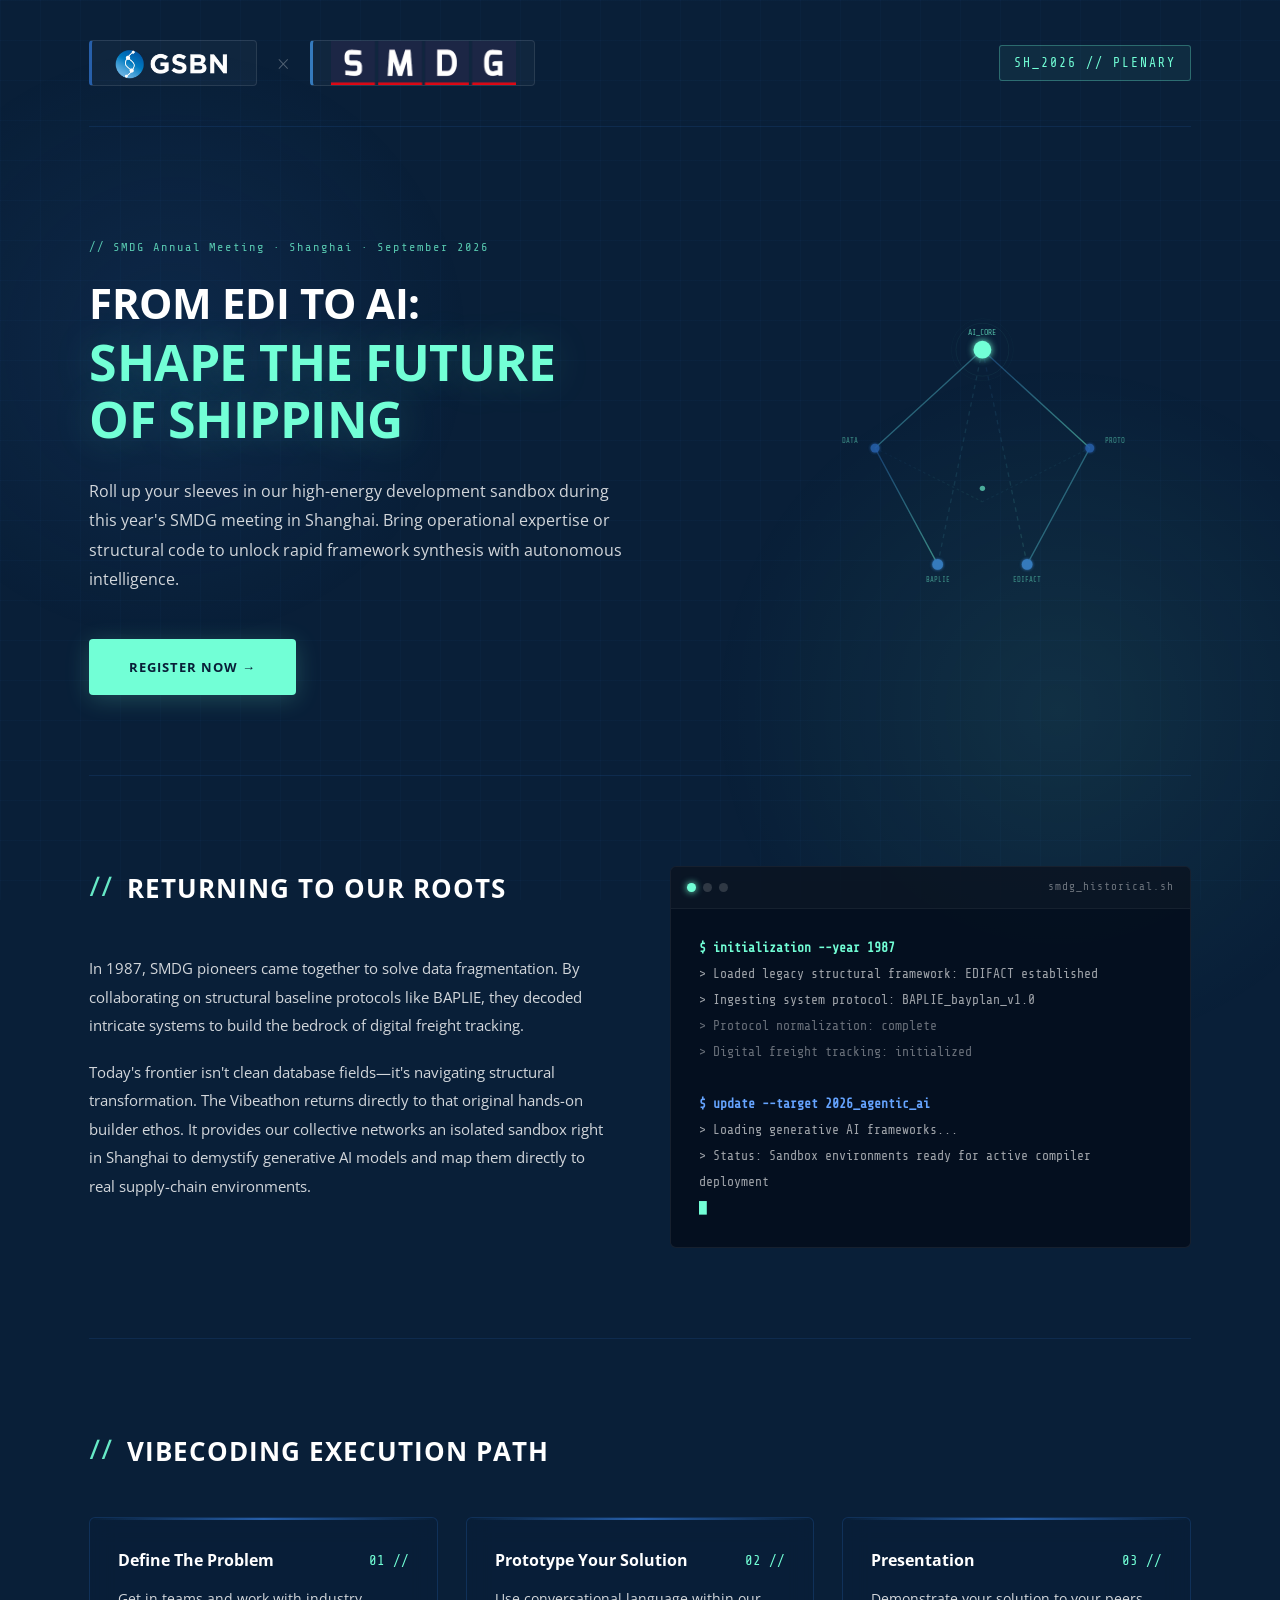
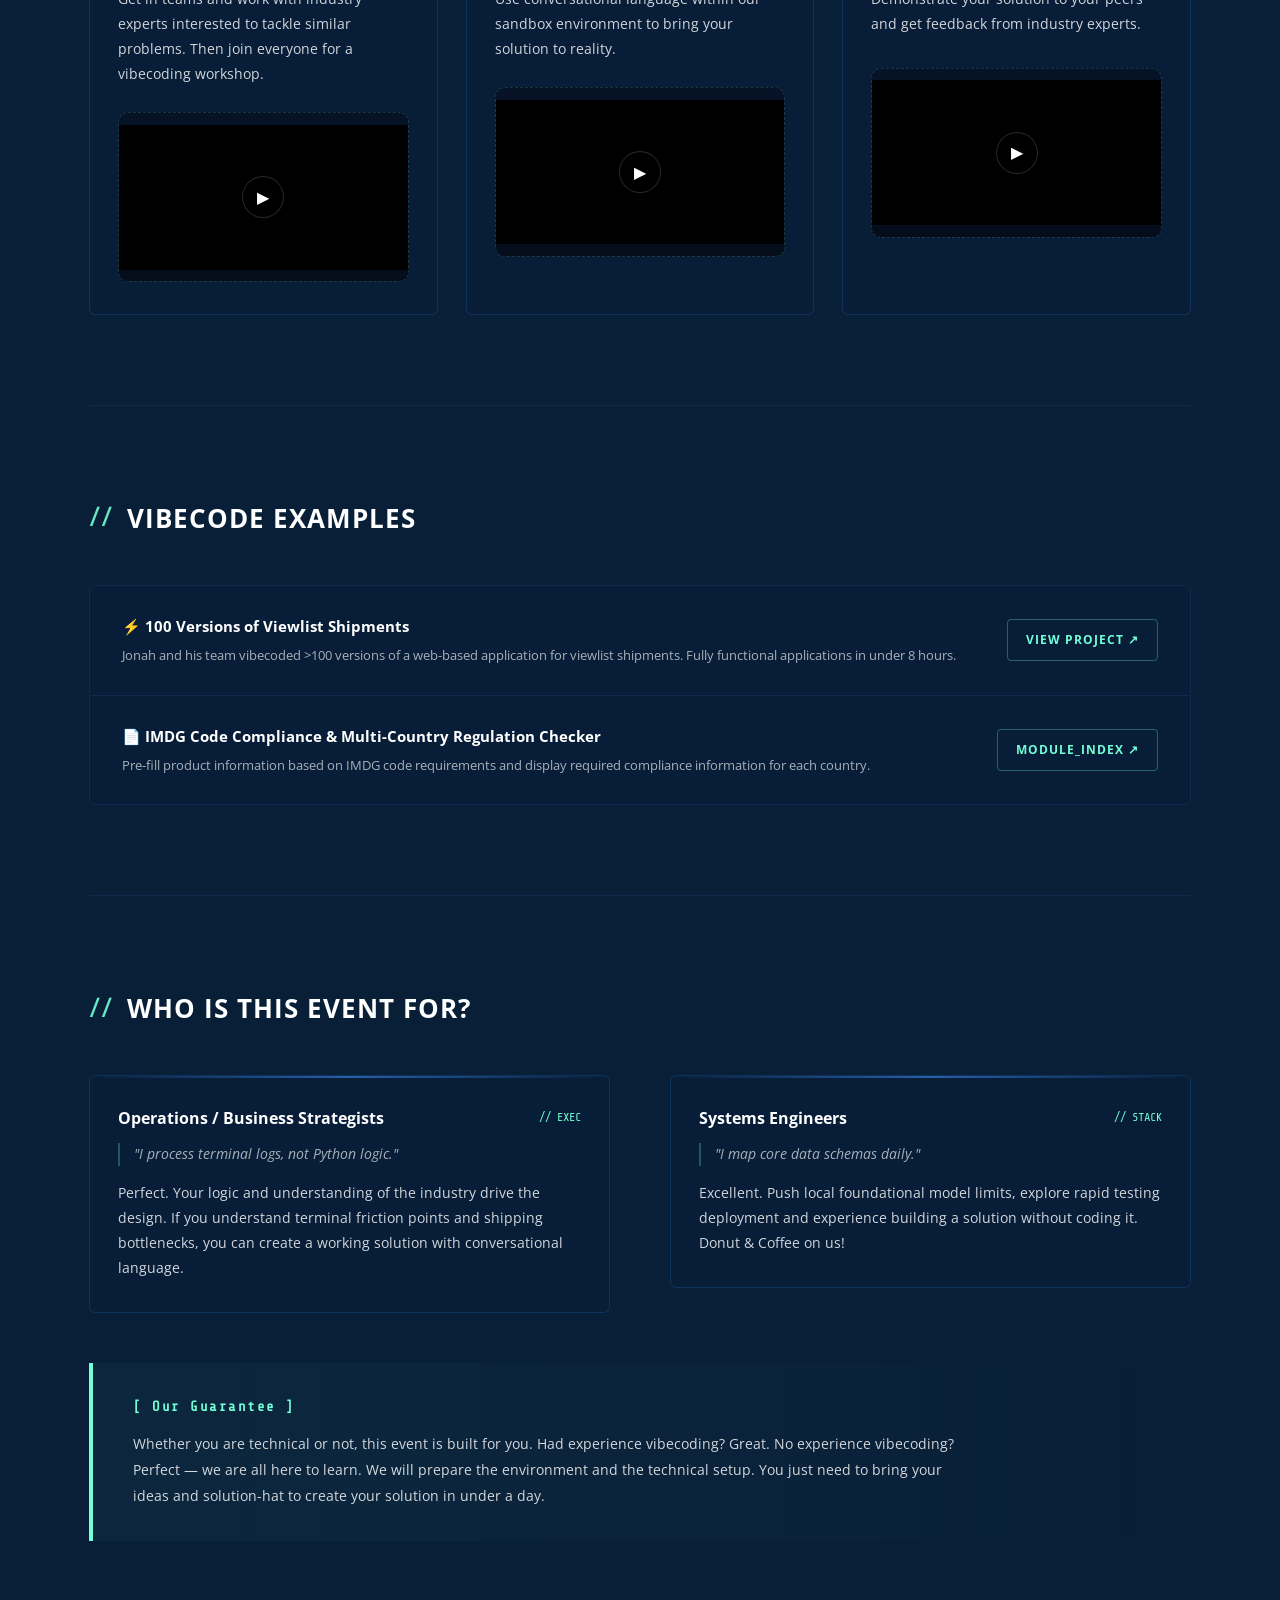
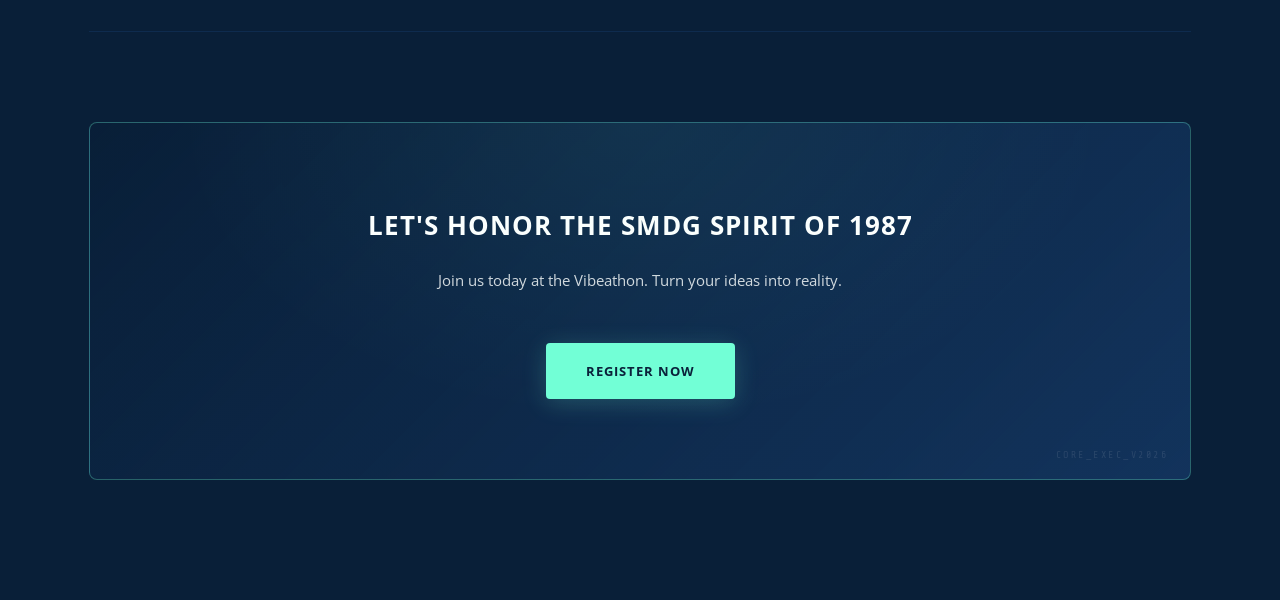
==== index.html @ 5be56635 "Fix relative js/css paths for DG example" ====
<!DOCTYPE html>
<html lang="en">
<head>
    <meta charset="UTF-8">
    <meta name="viewport" content="width=device-width, initial-scale=1.0">
    <title>The Vibeathon — Shanghai 2026</title>
    <meta name="description" content="A hands-on AI development sandbox at the SMDG Annual Meeting in Shanghai, September 2026. Hosted by GSBN × SMDG.">
    <link rel="preconnect" href="https://fonts.googleapis.com">
    <link rel="preconnect" href="https://fonts.gstatic.com" crossorigin>
    <link href="https://fonts.googleapis.com/css2?family=Open+Sans:wght@400;600;700&family=Share+Tech+Mono&display=swap" rel="stylesheet">
    <link rel="stylesheet" href="styles.css">
</head>
<body>

    <div class="plasma-glow plasma-glow--1"></div>
    <div class="plasma-glow plasma-glow--2"></div>

    <div class="container">

        <!-- HEADER -->
        <header class="site-header">
            <div class="brand-partnership">
                <div class="logo-badge logo-badge--gsbn">
                    <img src="static/gsbn-logo.png" alt="GSBN Logo" class="partner-logo">
                </div>
                <span class="brand-separator">×</span>
                <div class="logo-badge logo-badge--smdg">
                    <img src="static/smdg-logo.png" alt="SMDG Logo" class="partner-logo">
                </div>
            </div>
            <div class="tech-tag">SH_2026 // PLENARY</div>
        </header>

        <!-- HERO -->
        <section class="hero">
            <div class="hero-layout">
                <div class="hero-content">
                    <p class="hero-eyebrow">// SMDG Annual Meeting · Shanghai · September 2026</p>
                    <h1 class="hero-title">
                        From EDI to AI:
                        <span class="hero-title--accent">Shape the Future<br>of Shipping</span>
                    </h1>
                    <p class="hero-description">Roll up your sleeves in our high-energy development sandbox during this year's SMDG meeting in Shanghai. Bring operational expertise or structural code to unlock rapid framework synthesis with autonomous intelligence.</p>
                    <a href="https://forms.office.com/Pages/ResponsePage.aspx?id=voF8CmhAQUG7VnMvNCFjkymkAZ3TpURLrko74O2geXNUNUhPOVM0MTFFWTlUOFVHNEFJVjhRN09ROS4u" target="_blank" rel="noopener noreferrer" class="btn btn--primary">Register Now →</a>
                </div>

                <div class="hero-visual">
                    <svg class="network-svg" viewBox="0 0 400 380" preserveAspectRatio="xMidYMid meet" aria-hidden="true">
                        <defs>
                            <linearGradient id="lineGrad" x1="0%" y1="0%" x2="100%" y2="100%">
                                <stop offset="0%" stop-color="#275FA9" stop-opacity="0.8"/>
                                <stop offset="100%" stop-color="#72FFD6" stop-opacity="0.8"/>
                            </linearGradient>
                            <filter id="neonGlow" x="-50%" y="-50%" width="200%" height="200%">
                                <feGaussianBlur stdDeviation="4" result="blur"/>
                                <feMerge>
                                    <feMergeNode in="blur"/>
                                    <feMergeNode in="SourceGraphic"/>
                                </feMerge>
                            </filter>
                            <filter id="softGlow" x="-30%" y="-30%" width="160%" height="160%">
                                <feGaussianBlur stdDeviation="2" result="blur"/>
                                <feMerge>
                                    <feMergeNode in="blur"/>
                                    <feMergeNode in="SourceGraphic"/>
                                </feMerge>
                            </filter>
                        </defs>

                        <!-- Connection lines -->
                        <g stroke="url(#lineGrad)" stroke-width="1.5" fill="none" opacity="0.6">
                            <line x1="200" y1="60" x2="80" y2="170"/>
                            <line x1="200" y1="60" x2="320" y2="170"/>
                            <line x1="80" y1="170" x2="150" y2="300"/>
                            <line x1="320" y1="170" x2="250" y2="300"/>
                            <line x1="150" y1="300" x2="200" y2="60" stroke-dasharray="5 5" opacity="0.3"/>
                            <line x1="250" y1="300" x2="200" y2="60" stroke-dasharray="5 5" opacity="0.3"/>
                            <line x1="80" y1="170" x2="320" y2="170" opacity="0.2"/>
                            <line x1="150" y1="300" x2="250" y2="300"/>
                            <line x1="200" y1="60" x2="200" y2="200" opacity="0.2"/>
                            <line x1="80" y1="170" x2="200" y2="230" opacity="0.15" stroke-dasharray="3 3"/>
                            <line x1="320" y1="170" x2="200" y2="230" opacity="0.15" stroke-dasharray="3 3"/>
                        </g>

                        <!-- Pulse rings on top node -->
                        <circle cx="200" cy="60" r="16" fill="none" stroke="#72FFD6" stroke-width="1" opacity="0.3">
                            <animate attributeName="r" values="16;30;16" dur="3s" repeatCount="indefinite"/>
                            <animate attributeName="opacity" values="0.3;0.05;0.3" dur="3s" repeatCount="indefinite"/>
                        </circle>
                        <circle cx="200" cy="60" r="22" fill="none" stroke="#72FFD6" stroke-width="0.5" opacity="0.15">
                            <animate attributeName="r" values="22;40;22" dur="3s" begin="0.5s" repeatCount="indefinite"/>
                            <animate attributeName="opacity" values="0.15;0.02;0.15" dur="3s" begin="0.5s" repeatCount="indefinite"/>
                        </circle>

                        <!-- Nodes -->
                        <circle cx="200" cy="60" r="8" fill="#72FFD6" filter="url(#neonGlow)">
                            <animate attributeName="r" values="8;10;8" dur="3s" repeatCount="indefinite"/>
                        </circle>
                        <circle cx="80" cy="170" r="5" fill="#275FA9" filter="url(#softGlow)" opacity="0.9"/>
                        <circle cx="320" cy="170" r="5" fill="#275FA9" filter="url(#softGlow)" opacity="0.9"/>
                        <circle cx="150" cy="300" r="6" fill="#357ABC" filter="url(#softGlow)"/>
                        <circle cx="250" cy="300" r="6" fill="#357ABC" filter="url(#softGlow)"/>
                        <circle cx="200" cy="215" r="3" fill="#72FFD6" opacity="0.4">
                            <animate attributeName="opacity" values="0.4;0.9;0.4" dur="2s" repeatCount="indefinite"/>
                        </circle>

                        <!-- Node labels -->
                        <text x="200" y="44" text-anchor="middle" font-family="Share Tech Mono, monospace" font-size="9" fill="#72FFD6" opacity="0.7">AI_CORE</text>
                        <text x="52" y="164" text-anchor="middle" font-family="Share Tech Mono, monospace" font-size="8" fill="#72FFD6" opacity="0.5">DATA</text>
                        <text x="348" y="164" text-anchor="middle" font-family="Share Tech Mono, monospace" font-size="8" fill="#72FFD6" opacity="0.5">PROTO</text>
                        <text x="150" y="320" text-anchor="middle" font-family="Share Tech Mono, monospace" font-size="8" fill="#72FFD6" opacity="0.5">BAPLIE</text>
                        <text x="250" y="320" text-anchor="middle" font-family="Share Tech Mono, monospace" font-size="8" fill="#72FFD6" opacity="0.5">EDIFACT</text>
                    </svg>
                </div>
            </div>
        </section>

        <!-- RETURNING TO OUR ROOTS -->
        <section class="section-roots">
            <div class="grid-2">
                <div class="section-text">
                    <h2>Returning to Our Roots</h2>
                    <p>In 1987, SMDG pioneers came together to solve data fragmentation. By collaborating on structural baseline protocols like BAPLIE, they decoded intricate systems to build the bedrock of digital freight tracking.</p>
                    <p>Today's frontier isn't clean database fields—it's navigating structural transformation. The Vibeathon returns directly to that original hands-on builder ethos. It provides our collective networks an isolated sandbox right in Shanghai to demystify generative AI models and map them directly to real supply-chain environments.</p>
                </div>
                <div class="terminal-block">
                    <div class="terminal-header">
                        <span class="terminal-dot terminal-dot--active"></span>
                        <span class="terminal-dot"></span>
                        <span class="terminal-dot"></span>
                        <span class="terminal-filename">smdg_historical.sh</span>
                    </div>
                    <div class="terminal-body">
                        <p class="terminal-cmd">$ initialization --year 1987</p>
                        <p class="terminal-out">&gt; Loaded legacy structural framework: EDIFACT established</p>
                        <p class="terminal-out">&gt; Ingesting system protocol: BAPLIE_bayplan_v1.0</p>
                        <p class="terminal-out terminal-out--dim">&gt; Protocol normalization: complete</p>
                        <p class="terminal-out terminal-out--dim">&gt; Digital freight tracking: initialized</p>
                        <br>
                        <p class="terminal-cmd terminal-cmd--blue">$ update --target 2026_agentic_ai</p>
                        <p class="terminal-out">&gt; Loading generative AI frameworks...</p>
                        <p class="terminal-out">&gt; Status: Sandbox environments ready for active compiler deployment</p>
                        <p class="terminal-cursor">█</p>
                    </div>
                </div>
            </div>
        </section>

        <!-- VIBECODING EXECUTION PATH -->
        <section class="section-path">
            <h2>Vibecoding Execution Path</h2>
            <div class="grid-3">
                <div class="card">
                    <div class="card-header">
                        <h3>Define The Problem</h3>
                        <span class="card-num">01 //</span>
                    </div>
                    <p class="card-desc">Get in teams and work with industry experts interested to tackle similar problems. Then join everyone for a vibecoding workshop.</p>
                    <button class="video-card" type="button" data-video-src="static/1_teams.mp4" data-video-title="Define The Problem" aria-label="Open Define The Problem video">
                        <video class="video-card__thumb-video" muted preload="metadata" playsinline src="static/1_teams.mp4"></video>
                        <div class="video-card__thumb-overlay">
                            <div class="video-card__play-icon">▶</div>
                        </div>
                    </button>
                </div>
                <div class="card">
                    <div class="card-header">
                        <h3>Prototype Your Solution</h3>
                        <span class="card-num">02 //</span>
                    </div>
                    <p class="card-desc">Use conversational language within our sandbox environment to bring your solution to reality.</p>
                    <button class="video-card" type="button" data-video-src="static/2_prototype.mp4" data-video-title="Prototype Your Solution" aria-label="Open Prototype Your Solution video">
                        <video class="video-card__thumb-video" muted preload="metadata" playsinline src="static/2_prototype.mp4"></video>
                        <div class="video-card__thumb-overlay">
                            <div class="video-card__play-icon">▶</div>
                        </div>
                    </button>
                </div>
                <div class="card">
                    <div class="card-header">
                        <h3>Presentation</h3>
                        <span class="card-num">03 //</span>
                    </div>
                    <p class="card-desc">Demonstrate your solution to your peers and get feedback from industry experts.</p>
                    <button class="video-card" type="button" data-video-src="static/3_present.mp4" data-video-title="Presentation" aria-label="Open Presentation video">
                        <video class="video-card__thumb-video" muted preload="metadata" playsinline src="static/3_present.mp4"></video>
                        <div class="video-card__thumb-overlay">
                            <div class="video-card__play-icon">▶</div>
                        </div>
                    </button>
                </div>
            </div>
        </section>

        <div id="video-modal" class="video-modal" aria-hidden="true" role="dialog" aria-modal="true">
            <div class="video-modal__content" role="document">
                <div class="video-modal__header">
                    <h3 class="video-modal__title">Video Preview</h3>
                    <button type="button" class="video-modal__close" aria-label="Close video">×</button>
                </div>
                <video class="video-modal__player" controls playsinline></video>
            </div>
        </div>

        <!-- VIBECODE EXAMPLES -->
        <section class="section-examples">
            <h2>Vibecode Examples</h2>
            <div class="example-list">
                <div class="list-item">
                    <div class="list-item-content">
                        <strong class="list-item-title">⚡ 100 Versions of Viewlist Shipments</strong>
                        <p class="list-item-desc">Jonah and his team vibecoded &gt;100 versions of a web-based application for viewlist shipments. Fully functional applications in under 8 hours.</p>
                    </div>
                    <a href="https://betheresoon.substack.com/p/what-it-means-when-costs-fall-99" target="_blank" class="btn btn--outline">VIEW PROJECT ↗</a>
                </div>
                <div class="list-item">
                    <div class="list-item-content">
                        <strong class="list-item-title">📄 IMDG Code Compliance & Multi-Country Regulation Checker</strong>
                        <p class="list-item-desc">Pre-fill product information based on IMDG code requirements and display required compliance information for each country.</p>
                    </div>
                    <a href="/clear_path_dg" target="_blank" class="btn btn--outline">MODULE_INDEX ↗</a>
                </div>
            </div>
        </section>

        <!-- WHO IS THIS FOR -->
        <section class="section-audience">
            <h2>Who Is This Event For?</h2>
            <div class="grid-2">
                <div class="card">
                    <div class="card-header">
                        <h3>Operations / Business Strategists</h3>
                        <span class="card-num card-num--sm">// EXEC</span>
                    </div>
                    <p class="card-quote">"I process terminal logs, not Python logic."</p>
                    <p class="card-desc">Perfect. Your logic and understanding of the industry drive the design. If you understand terminal friction points and shipping bottlenecks, you can create a working solution with conversational language.</p>
                </div>
                <div class="card">
                    <div class="card-header">
                        <h3>Systems Engineers</h3>
                        <span class="card-num card-num--sm">// STACK</span>
                    </div>
                    <p class="card-quote">"I map core data schemas daily."</p>
                    <p class="card-desc">Excellent. Push local foundational model limits, explore rapid testing deployment and experience building a solution without coding it. Donut &amp; Coffee on us!</p>
                </div>
            </div>
            <div class="guarantee-box">
                <p class="guarantee-label">[ Our Guarantee ]</p>
                <p class="guarantee-text">Whether you are technical or not, this event is built for you. Had experience vibecoding? Great. No experience vibecoding? Perfect — we are all here to learn. We will prepare the environment and the technical setup. You just need to bring your ideas and solution-hat to create your solution in under a day.</p>
            </div>
        </section>

        <!-- FOOTER CTA -->
        <section id="register" class="section-cta">
            <div class="cta-block">
                <h2 class="cta-title">Let's Honor the SMDG Spirit of 1987</h2>
                <p class="cta-desc">Join us today at the Vibeathon. Turn your ideas into reality.</p>
                <a href="https://forms.office.com/Pages/ResponsePage.aspx?id=voF8CmhAQUG7VnMvNCFjkymkAZ3TpURLrko74O2geXNUNUhPOVM0MTFFWTlUOFVHNEFJVjhRN09ROS4u" target="_blank" rel="noopener noreferrer" class="btn btn--primary">REGISTER NOW</a>
                <span class="cta-watermark">CORE_EXEC_V2026</span>
            </div>
        </section>

    </div>

    <script>
        const videoModal = document.getElementById('video-modal');
        const videoPlayer = videoModal.querySelector('.video-modal__player');
        const videoTitle = videoModal.querySelector('.video-modal__title');
        const closeButton = videoModal.querySelector('.video-modal__close');

        function openVideoModal(src, title) {
            videoPlayer.src = src;
            videoTitle.textContent = title;
            videoModal.classList.add('video-modal--open');
            videoModal.removeAttribute('aria-hidden');
            videoPlayer.play().catch(() => {});
        }

        function closeVideoModal() {
            videoModal.classList.remove('video-modal--open');
            videoModal.setAttribute('aria-hidden', 'true');
            videoPlayer.pause();
            videoPlayer.removeAttribute('src');
            videoPlayer.load();
        }

        document.querySelectorAll('.video-card').forEach((button) => {
            button.addEventListener('click', () => {
                openVideoModal(button.dataset.videoSrc, button.dataset.videoTitle);
            });
        });

        closeButton.addEventListener('click', closeVideoModal);
        videoModal.addEventListener('click', (event) => {
            if (event.target === videoModal) {
                closeVideoModal();
            }
        });

        window.addEventListener('keydown', (event) => {
            if (event.key === 'Escape' && videoModal.classList.contains('video-modal--open')) {
                closeVideoModal();
            }
        });
    </script>
</body>
</html>
---- styles.css ----
/* ============================================================
   THE VIBEATHON — SH_2026
   styles.css
   ============================================================ */

/* --- CSS Variables --- */
:root {
    --bg-dark:         #091F38;
    --brand-blue:      #275FA9;
    --tech-teal:       #72FFD6;
    --secondary-blue:  #357ABC;
    --white:           #FFFFFF;
    --terminal-bg:     rgba(5, 15, 30, 0.92);
    --card-bg:         rgba(9, 31, 56, 0.75);
    --border-subtle:   rgba(39, 95, 169, 0.2);
    --border-teal:     rgba(114, 255, 214, 0.3);
    --text-body:       rgba(255, 255, 255, 0.82);
    --text-muted:      rgba(255, 255, 255, 0.65);
    --text-dim:        rgba(255, 255, 255, 0.4);
}

/* --- Reset --- */
*,
*::before,
*::after {
    box-sizing: border-box;
    margin: 0;
    padding: 0;
}

/* --- Base --- */
html {
    scroll-behavior: smooth;
}

body {
    font-family: 'Open Sans', sans-serif;
    background-color: var(--bg-dark);
    color: var(--white);
    line-height: 1.7;
    overflow-x: hidden;
    position: relative;
    min-height: 100vh;
}

/* --- Subtle grid overlay --- */
body::before {
    content: '';
    position: fixed;
    inset: 0;
    background-image:
        linear-gradient(rgba(39, 95, 169, 0.055) 1px, transparent 1px),
        linear-gradient(90deg, rgba(39, 95, 169, 0.055) 1px, transparent 1px);
    background-size: 40px 40px;
    z-index: -2;
    pointer-events: none;
}

/* ============================================================
   PLASMA GLOWS
   ============================================================ */
.plasma-glow {
    position: fixed;
    border-radius: 50%;
    pointer-events: none;
    z-index: -1;
}

.plasma-glow--1 {
    top: 5%;
    left: -10%;
    width: 600px;
    height: 600px;
    background: radial-gradient(circle, rgba(39, 95, 169, 0.15) 0%, transparent 70%);
}

.plasma-glow--2 {
    top: 40%;
    right: -10%;
    width: 700px;
    height: 700px;
    background: radial-gradient(circle, rgba(114, 255, 214, 0.08) 0%, transparent 70%);
    animation: plasma-pulse 8s ease-in-out infinite alternate;
}

@keyframes plasma-pulse {
    0%   { transform: scale(1);   opacity: 0.6; }
    100% { transform: scale(1.2); opacity: 1;   }
}

/* ============================================================
   LAYOUT
   ============================================================ */
.container {
    max-width: 1150px;
    margin: 0 auto;
    padding: 0 24px;
}

.grid-2 {
    display: grid;
    grid-template-columns: 1fr 1fr;
    gap: 60px;
    align-items: start;
}

.grid-3 {
    display: grid;
    grid-template-columns: repeat(3, 1fr);
    gap: 28px;
}

/* ============================================================
   HEADER
   ============================================================ */
.site-header {
    padding: 40px 0;
    display: flex;
    justify-content: space-between;
    align-items: center;
    border-bottom: 1px solid var(--border-subtle);
}

.brand-partnership {
    display: flex;
    align-items: center;
    gap: 20px;
}

.logo-badge {
    height: 46px;
    padding: 0 18px;
    background: rgba(255, 255, 255, 0.03);
    border: 1px solid rgba(255, 255, 255, 0.1);
    border-radius: 4px;
    display: flex;
    align-items: center;
    font-weight: 700;
    font-size: 14px;
    letter-spacing: 2.5px;
    color: var(--white);
}

.logo-badge--gsbn {
    border-left: 3px solid var(--brand-blue);
}

.logo-badge--smdg {
    border-left: 3px solid var(--secondary-blue);
}

.partner-logo {
    height: 100%;
    width: auto;
    max-width: 100%;
    object-fit: contain;
    display: block;
}

.brand-separator {
    opacity: 0.3;
    font-weight: 300;
    font-size: 22px;
    line-height: 1;
    user-select: none;
}

.tech-tag {
    font-family: 'Share Tech Mono', monospace;
    color: var(--tech-teal);
    font-size: 13px;
    letter-spacing: 2px;
    background: rgba(114, 255, 214, 0.06);
    padding: 6px 14px;
    border-radius: 3px;
    border: 1px solid var(--border-teal);
}

/* ============================================================
   HERO
   ============================================================ */
.hero {
    padding: 110px 0 80px;
    border-top: none;
}

.hero-layout {
    display: grid;
    grid-template-columns: 1.2fr 0.8fr;
    gap: 60px;
    align-items: center;
}

.hero-eyebrow {
    font-family: 'Share Tech Mono', monospace;
    font-size: 12px;
    color: var(--tech-teal);
    letter-spacing: 2px;
    margin-bottom: 22px;
    opacity: 0.75;
}

.hero-title {
    font-size: 42px;
    font-weight: 700;
    line-height: 1.15;
    margin-bottom: 28px;
    text-transform: uppercase;
    letter-spacing: -0.5px;
}

.hero-title--accent {
    color: var(--tech-teal);
    display: block;
    font-size: 50px;
    margin-top: 6px;
    text-shadow: 0 0 40px rgba(114, 255, 214, 0.22);
}

.hero-description {
    font-size: 16px;
    color: var(--text-body);
    margin-bottom: 44px;
    max-width: 540px;
    line-height: 1.85;
}

.hero-visual {
    height: 340px;
    display: flex;
    align-items: center;
    justify-content: center;
}

.network-svg {
    width: 100%;
    max-height: 340px;
}

/* ============================================================
   SECTION BASE
   ============================================================ */
section {
    padding: 90px 0;
    border-top: 1px solid var(--border-subtle);
}

h2 {
    font-family: 'Open Sans', sans-serif;
    font-size: 26px;
    font-weight: 700;
    margin-bottom: 44px;
    text-transform: uppercase;
    letter-spacing: 1px;
    display: flex;
    align-items: center;
    gap: 14px;
}

h2::before {
    content: '//';
    color: var(--tech-teal);
    font-family: 'Share Tech Mono', monospace;
    font-size: 20px;
    opacity: 0.9;
    flex-shrink: 0;
}

/* ============================================================
   ROOTS SECTION — text + terminal
   ============================================================ */
.section-text p {
    color: var(--text-body);
    margin-bottom: 18px;
    font-size: 15px;
    line-height: 1.9;
}

.section-text p:last-child {
    margin-bottom: 0;
}

/* Terminal block */
.terminal-block {
    background: var(--terminal-bg);
    border: 1px solid rgba(255, 255, 255, 0.07);
    border-radius: 6px;
    overflow: hidden;
    font-family: 'Share Tech Mono', monospace;
}

.terminal-header {
    padding: 11px 16px;
    background: rgba(255, 255, 255, 0.025);
    border-bottom: 1px solid rgba(255, 255, 255, 0.05);
    display: flex;
    align-items: center;
    gap: 7px;
}

.terminal-dot {
    width: 9px;
    height: 9px;
    border-radius: 50%;
    background: rgba(255, 255, 255, 0.15);
    display: inline-block;
}

.terminal-dot--active {
    background: var(--tech-teal);
    box-shadow: 0 0 7px var(--tech-teal);
}

.terminal-filename {
    margin-left: auto;
    font-size: 11px;
    color: var(--text-dim);
    letter-spacing: 1px;
}

.terminal-body {
    padding: 26px 28px;
    font-size: 13px;
    line-height: 2;
}

.terminal-cmd {
    color: var(--tech-teal);
    font-weight: 600;
}

.terminal-cmd--blue {
    color: #65a4ff;
}

.terminal-out {
    color: rgba(255, 255, 255, 0.62);
}

.terminal-out--dim {
    color: var(--text-dim);
}

.terminal-cursor {
    color: var(--tech-teal);
    animation: cursor-blink 1.1s step-end infinite;
    line-height: 1;
    display: inline-block;
}

@keyframes cursor-blink {
    0%, 100% { opacity: 1; }
    50%       { opacity: 0; }
}

/* ============================================================
   CARDS
   ============================================================ */
.card {
    background: var(--card-bg);
    border: 1px solid rgba(39, 95, 169, 0.3);
    border-radius: 6px;
    padding: 32px 28px;
    backdrop-filter: blur(12px);
    -webkit-backdrop-filter: blur(12px);
    position: relative;
    overflow: hidden;
    transition: transform 0.28s ease, border-color 0.28s ease, box-shadow 0.28s ease;
}

.card::before {
    content: '';
    position: absolute;
    top: 0;
    left: 0;
    right: 0;
    height: 2px;
    background: linear-gradient(90deg, transparent, var(--brand-blue), transparent);
    transition: background 0.28s ease;
}

.card:hover {
    transform: translateY(-5px);
    border-color: var(--border-teal);
    box-shadow: 0 14px 40px rgba(0, 0, 0, 0.4), 0 0 0 1px rgba(114, 255, 214, 0.1);
}

.card:hover::before {
    background: linear-gradient(90deg, transparent, var(--tech-teal), transparent);
}

.card-header {
    display: flex;
    justify-content: space-between;
    align-items: flex-start;
    gap: 10px;
    margin-bottom: 14px;
}

.card h3 {
    font-size: 16px;
    font-weight: 700;
    color: var(--white);
    line-height: 1.35;
}

.card-num {
    font-family: 'Share Tech Mono', monospace;
    color: var(--tech-teal);
    font-size: 14px;
    white-space: nowrap;
    flex-shrink: 0;
    line-height: 1.5;
}

.card-num--sm {
    font-size: 12px;
}

.card-desc {
    font-size: 14px;
    color: var(--text-body);
    line-height: 1.8;
    min-height: 56px;
}

.card-quote {
    font-size: 14px;
    color: var(--text-muted);
    font-style: italic;
    margin-bottom: 14px;
    padding-left: 14px;
    border-left: 2px solid rgba(114, 255, 214, 0.25);
    line-height: 1.6;
}

/* Video placeholder */
.video-placeholder {
    background: rgba(5, 15, 30, 0.8);
    border: 1px dashed rgba(114, 255, 214, 0.18);
    border-radius: 4px;
    height: 138px;
    margin-top: 26px;
    display: flex;
    flex-direction: column;
    align-items: center;
    justify-content: center;
    gap: 10px;
    font-family: 'Share Tech Mono', monospace;
    font-size: 11px;
    color: rgba(114, 255, 214, 0.4);
    letter-spacing: 1px;
    cursor: pointer;
    transition: border-color 0.2s ease, color 0.2s ease;
}

.video-placeholder:hover {
    border-color: rgba(114, 255, 214, 0.38);
    color: rgba(114, 255, 214, 0.7);
}

.video-icon {
    opacity: 0.55;
    transition: opacity 0.2s ease;
}

.video-placeholder:hover .video-icon {
    opacity: 0.9;
}

.video-card {
    position: relative;
    width: 100%;
    margin-top: 26px;
    padding: 0;
    border: 1px dashed rgba(114, 255, 214, 0.18);
    border-radius: 10px;
    background: linear-gradient(180deg, rgba(8, 20, 42, 0.95), rgba(5, 13, 26, 0.9));
    min-height: 170px;
    display: flex;
    align-items: center;
    justify-content: center;
    cursor: pointer;
    transition: transform 0.2s ease, border-color 0.2s ease, box-shadow 0.2s ease;
    color: var(--white);
    overflow: hidden;
}

.video-card:hover,
.video-card:focus-visible {
    transform: translateY(-2px);
    border-color: rgba(114, 255, 214, 0.36);
    box-shadow: 0 18px 35px rgba(0, 0, 0, 0.18);
    outline: none;
}

.video-card:focus-visible {
    outline: 2px solid rgba(114, 255, 214, 0.5);
}

.video-card__thumb-video {
    width: 100%;
    height: 100%;
    object-fit: cover;
    display: block;
    background: #000;
}

.video-card__thumb-overlay {
    position: absolute;
    inset: 0;
    display: flex;
    align-items: center;
    justify-content: center;
    pointer-events: none;
    background: rgba(0, 0, 0, 0.08);
}

.video-card__play-icon {
    z-index: 1;
    width: 42px;
    height: 42px;
    border-radius: 50%;
    background: rgba(0, 0, 0, 0.4);
    border: 1px solid rgba(255, 255, 255, 0.16);
    display: grid;
    place-items: center;
    font-size: 16px;
    color: #ffffff;
    box-shadow: 0 8px 20px rgba(0, 0, 0, 0.18);
}

.video-modal {
    position: fixed;
    inset: 0;
    display: flex;
    align-items: center;
    justify-content: center;
    padding: 24px;
    background: rgba(0, 0, 0, 0.8);
    opacity: 0;
    visibility: hidden;
    transition: opacity 0.2s ease, visibility 0.2s ease;
    z-index: 1000;
}

.video-modal--open {
    opacity: 1;
    visibility: visible;
}

.video-modal__content {
    width: min(960px, 100%);
    border-radius: 18px;
    overflow: hidden;
    background: rgba(9, 18, 34, 0.97);
    box-shadow: 0 40px 120px rgba(0, 0, 0, 0.4);
    border: 1px solid rgba(114, 255, 214, 0.12);
}

.video-modal__header {
    display: flex;
    align-items: center;
    justify-content: space-between;
    gap: 16px;
    padding: 18px 22px;
    background: rgba(8, 15, 32, 0.95);
    border-bottom: 1px solid rgba(255, 255, 255, 0.05);
}

.video-modal__title {
    margin: 0;
    font-size: 16px;
    font-weight: 700;
    color: var(--white);
}

.video-modal__close {
    border: none;
    background: transparent;
    color: rgba(255, 255, 255, 0.7);
    font-size: 24px;
    cursor: pointer;
    line-height: 1;
    padding: 0;
}

.video-modal__close:hover {
    color: var(--white);
}

.video-modal__player {
    width: 100%;
    aspect-ratio: 16 / 9;
    background: #000;
}

/* ============================================================
   EXAMPLES LIST
   ============================================================ */
.example-list {
    display: flex;
    flex-direction: column;
}

.list-item {
    background: rgba(9, 31, 56, 0.5);
    border: 1px solid var(--border-subtle);
    border-bottom: none;
    padding: 28px 32px;
    display: flex;
    justify-content: space-between;
    align-items: center;
    gap: 48px;
    transition: background 0.2s ease, border-color 0.2s ease;
}

.list-item:first-child {
    border-radius: 6px 6px 0 0;
}

.list-item:last-child {
    border-bottom: 1px solid var(--border-subtle);
    border-radius: 0 0 6px 6px;
}

.list-item:hover {
    background: rgba(39, 95, 169, 0.1);
    border-color: rgba(114, 255, 214, 0.18);
}

.list-item-title {
    display: block;
    font-weight: 700;
    font-size: 15px;
    margin-bottom: 6px;
    color: var(--white);
}

.list-item-desc {
    font-size: 13px;
    color: var(--text-muted);
    line-height: 1.65;
}

/* ============================================================
   BUTTONS
   ============================================================ */
.btn {
    display: inline-block;
    font-family: 'Open Sans', sans-serif;
    font-weight: 700;
    font-size: 13px;
    text-transform: uppercase;
    text-decoration: none;
    letter-spacing: 1px;
    border-radius: 4px;
    white-space: nowrap;
    flex-shrink: 0;
    transition: transform 0.2s ease, box-shadow 0.2s ease, background-color 0.2s ease, color 0.2s ease;
}

.btn--primary {
    background-color: var(--tech-teal);
    color: var(--bg-dark);
    padding: 17px 40px;
    box-shadow: 0 4px 24px rgba(114, 255, 214, 0.2);
}

.btn--primary:hover {
    transform: translateY(-2px);
    box-shadow: 0 0 44px rgba(114, 255, 214, 0.48), 0 4px 20px rgba(114, 255, 214, 0.28);
}

.btn--outline {
    color: var(--tech-teal);
    border: 1px solid var(--border-teal);
    padding: 10px 18px;
    font-size: 12px;
}

.btn--outline:hover {
    background-color: var(--tech-teal);
    color: var(--bg-dark);
    box-shadow: 0 0 20px rgba(114, 255, 214, 0.3);
}

/* ============================================================
   GUARANTEE BOX
   ============================================================ */
.guarantee-box {
    background: linear-gradient(90deg, rgba(114, 255, 214, 0.04) 0%, transparent 100%);
    border-left: 4px solid var(--tech-teal);
    padding: 32px 40px;
    border-radius: 0 8px 8px 0;
    margin-top: 50px;
}

.guarantee-label {
    font-family: 'Share Tech Mono', monospace;
    color: var(--tech-teal);
    font-size: 14px;
    font-weight: 600;
    margin-bottom: 12px;
    letter-spacing: 1.5px;
}

.guarantee-text {
    font-size: 14px;
    color: var(--text-body);
    line-height: 1.85;
    max-width: 840px;
}

/* ============================================================
   FOOTER CTA
   ============================================================ */
.section-cta {
    border-bottom: none;
    padding-bottom: 120px;
}

.cta-block {
    background: linear-gradient(135deg, rgba(9, 31, 56, 0.95) 0%, rgba(39, 95, 169, 0.32) 100%);
    border: 1px solid var(--border-teal);
    border-radius: 8px;
    padding: 80px 40px;
    text-align: center;
    position: relative;
    overflow: hidden;
}

.cta-block::before {
    content: '';
    position: absolute;
    inset: 0;
    background: radial-gradient(ellipse at 50% 0%, rgba(114, 255, 214, 0.06) 0%, transparent 60%);
    pointer-events: none;
}

.cta-title {
    color: var(--white);
    font-size: 26px;
    display: inline-flex;
    margin-bottom: 20px;
}

/* Override h2::before for the CTA heading */
.cta-title::before {
    display: none;
}

.cta-desc {
    max-width: 540px;
    margin: 0 auto 48px;
    color: var(--text-body);
    font-size: 15px;
    line-height: 1.85;
}

.cta-watermark {
    position: absolute;
    bottom: 16px;
    right: 22px;
    font-family: 'Share Tech Mono', monospace;
    font-size: 10px;
    color: rgba(255, 255, 255, 0.1);
    letter-spacing: 2.5px;
    user-select: none;
}

/* ============================================================
   RESPONSIVE — 900px breakpoint
   ============================================================ */
@media (max-width: 900px) {
    .hero-layout,
    .grid-2 {
        grid-template-columns: 1fr;
    }

    .grid-3 {
        grid-template-columns: 1fr 1fr;
    }

    .hero {
        padding: 80px 0 60px;
    }

    .hero-title {
        font-size: 32px;
    }

    .hero-title--accent {
        font-size: 38px;
    }

    .hero-visual {
        height: 260px;
        order: -1;
    }

    h2 {
        font-size: 22px;
    }

    .site-header {
        flex-direction: column;
        align-items: flex-start;
        gap: 18px;
    }

    .list-item {
        flex-direction: column;
        align-items: flex-start;
        gap: 18px;
    }

    .cta-block {
        padding: 60px 28px;
    }

    .cta-title {
        font-size: 22px;
    }

    section {
        padding: 70px 0;
    }

    .grid-2 {
        gap: 40px;
    }

    .guarantee-box {
        padding: 26px 28px;
    }
}

/* ============================================================
   RESPONSIVE — 600px breakpoint
   ============================================================ */
@media (max-width: 600px) {
    .container {
        padding: 0 18px;
    }

    .hero-title {
        font-size: 26px;
    }

    .hero-title--accent {
        font-size: 30px;
    }

    h2 {
        font-size: 18px;
        gap: 10px;
    }

    h2::before {
        font-size: 16px;
    }

    .grid-3 {
        grid-template-columns: 1fr;
    }

    .cta-block {
        padding: 50px 20px;
    }

    .cta-title {
        font-size: 19px;
    }

    .brand-partnership {
        gap: 14px;
    }

    .logo-badge {
        font-size: 13px;
        letter-spacing: 2px;
    }
}
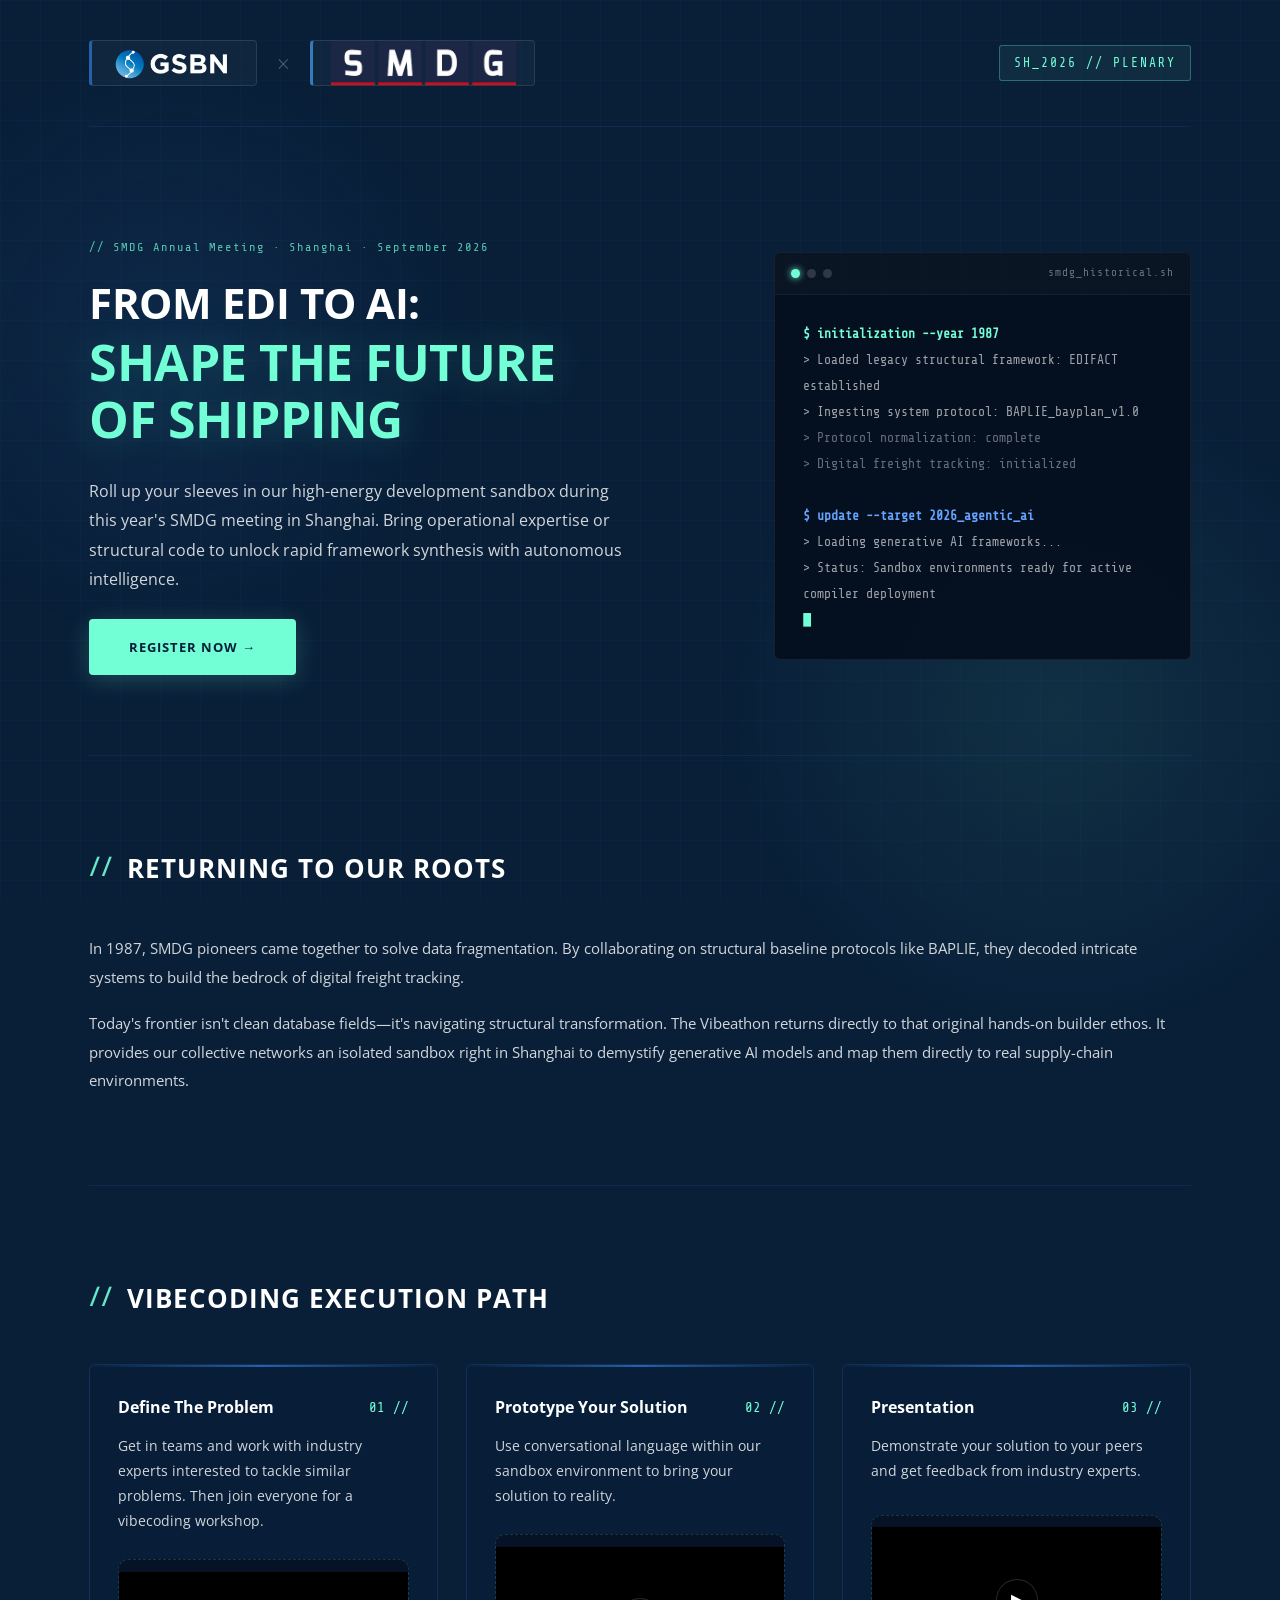
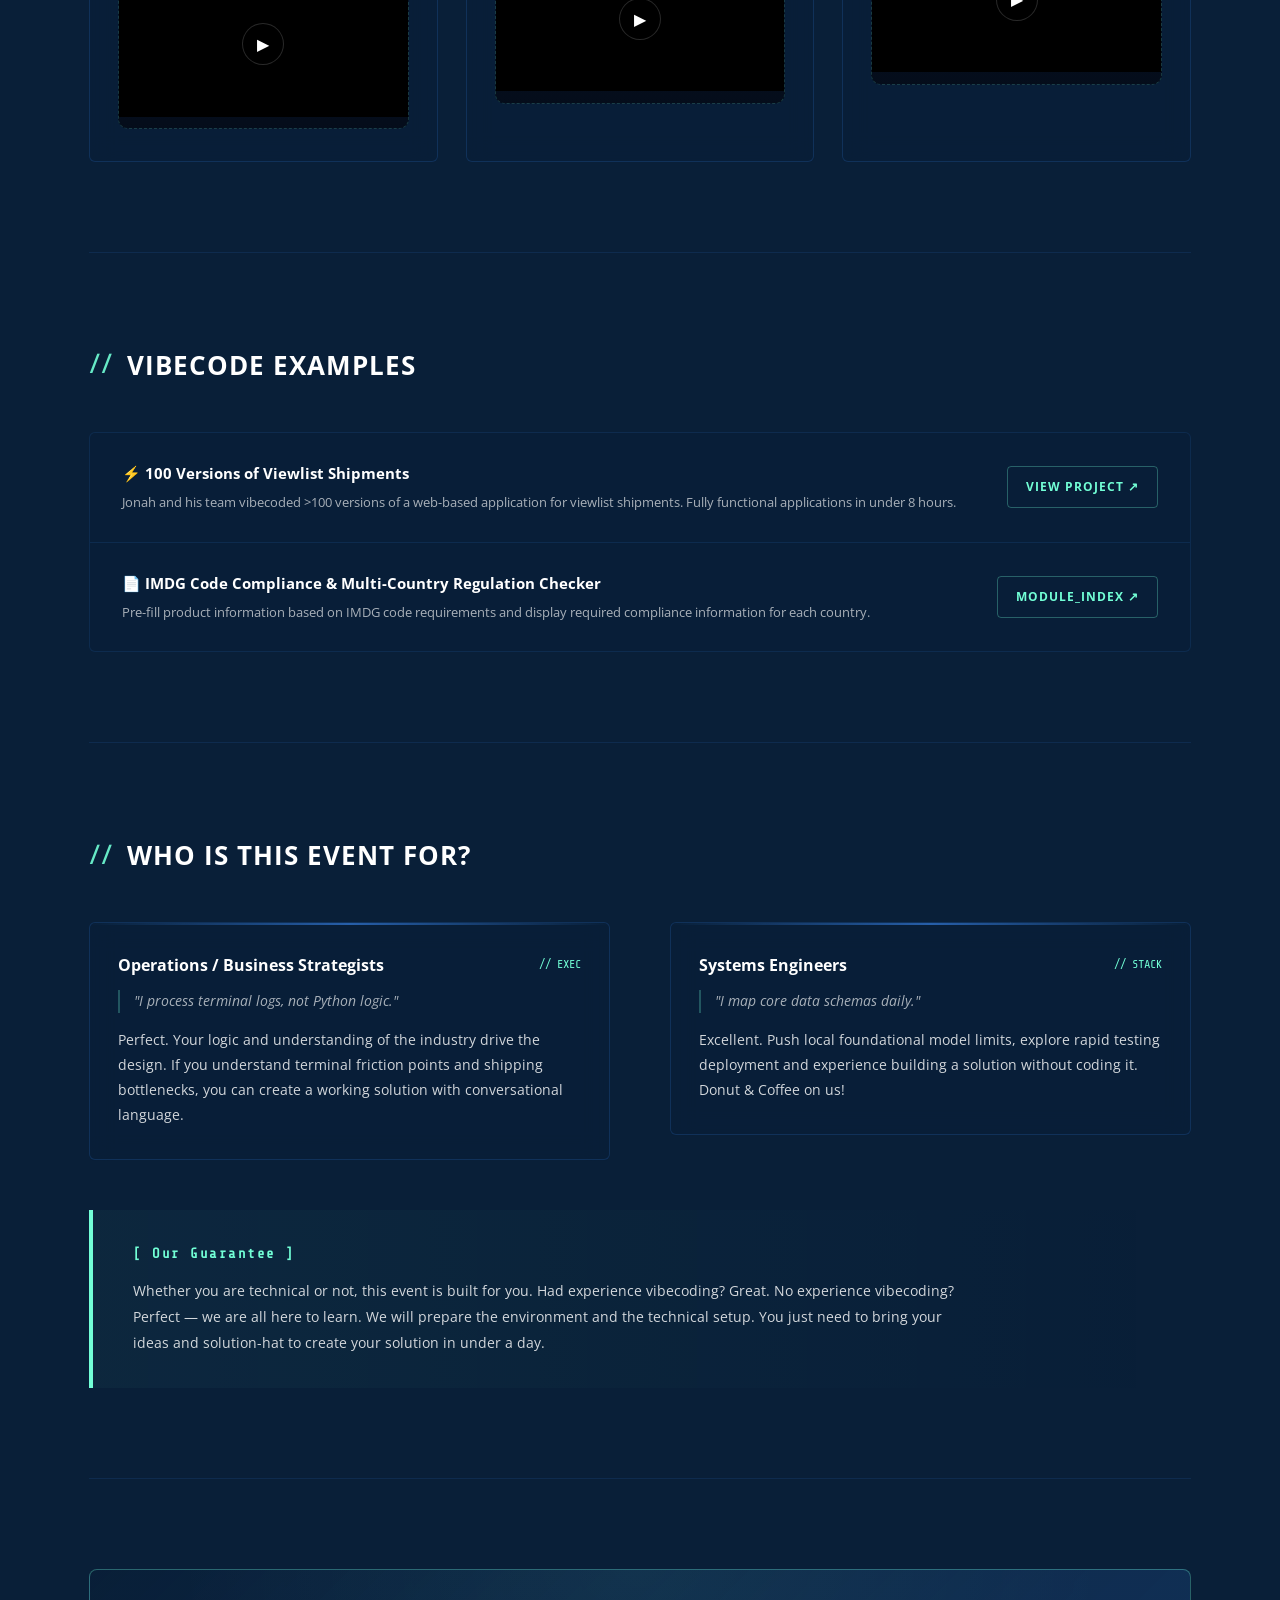
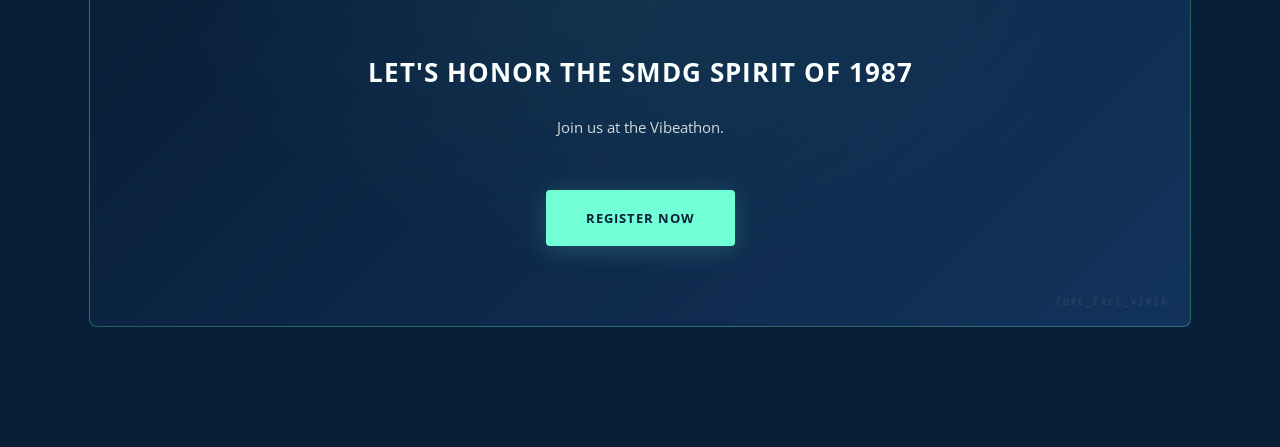
==== commit 1719a828: "move terminal section to the hero block" ====
--- a/index.html
+++ b/index.html
@@ -44,85 +44,6 @@
                     <a href="https://forms.office.com/Pages/ResponsePage.aspx?id=voF8CmhAQUG7VnMvNCFjkymkAZ3TpURLrko74O2geXNUNUhPOVM0MTFFWTlUOFVHNEFJVjhRN09ROS4u" target="_blank" rel="noopener noreferrer" class="btn btn--primary">Register Now →</a>
                 </div>
 
-                <div class="hero-visual">
-                    <svg class="network-svg" viewBox="0 0 400 380" preserveAspectRatio="xMidYMid meet" aria-hidden="true">
-                        <defs>
-                            <linearGradient id="lineGrad" x1="0%" y1="0%" x2="100%" y2="100%">
-                                <stop offset="0%" stop-color="#275FA9" stop-opacity="0.8"/>
-                                <stop offset="100%" stop-color="#72FFD6" stop-opacity="0.8"/>
-                            </linearGradient>
-                            <filter id="neonGlow" x="-50%" y="-50%" width="200%" height="200%">
-                                <feGaussianBlur stdDeviation="4" result="blur"/>
-                                <feMerge>
-                                    <feMergeNode in="blur"/>
-                                    <feMergeNode in="SourceGraphic"/>
-                                </feMerge>
-                            </filter>
-                            <filter id="softGlow" x="-30%" y="-30%" width="160%" height="160%">
-                                <feGaussianBlur stdDeviation="2" result="blur"/>
-                                <feMerge>
-                                    <feMergeNode in="blur"/>
-                                    <feMergeNode in="SourceGraphic"/>
-                                </feMerge>
-                            </filter>
-                        </defs>
-
-                        <!-- Connection lines -->
-                        <g stroke="url(#lineGrad)" stroke-width="1.5" fill="none" opacity="0.6">
-                            <line x1="200" y1="60" x2="80" y2="170"/>
-                            <line x1="200" y1="60" x2="320" y2="170"/>
-                            <line x1="80" y1="170" x2="150" y2="300"/>
-                            <line x1="320" y1="170" x2="250" y2="300"/>
-                            <line x1="150" y1="300" x2="200" y2="60" stroke-dasharray="5 5" opacity="0.3"/>
-                            <line x1="250" y1="300" x2="200" y2="60" stroke-dasharray="5 5" opacity="0.3"/>
-                            <line x1="80" y1="170" x2="320" y2="170" opacity="0.2"/>
-                            <line x1="150" y1="300" x2="250" y2="300"/>
-                            <line x1="200" y1="60" x2="200" y2="200" opacity="0.2"/>
-                            <line x1="80" y1="170" x2="200" y2="230" opacity="0.15" stroke-dasharray="3 3"/>
-                            <line x1="320" y1="170" x2="200" y2="230" opacity="0.15" stroke-dasharray="3 3"/>
-                        </g>
-
-                        <!-- Pulse rings on top node -->
-                        <circle cx="200" cy="60" r="16" fill="none" stroke="#72FFD6" stroke-width="1" opacity="0.3">
-                            <animate attributeName="r" values="16;30;16" dur="3s" repeatCount="indefinite"/>
-                            <animate attributeName="opacity" values="0.3;0.05;0.3" dur="3s" repeatCount="indefinite"/>
-                        </circle>
-                        <circle cx="200" cy="60" r="22" fill="none" stroke="#72FFD6" stroke-width="0.5" opacity="0.15">
-                            <animate attributeName="r" values="22;40;22" dur="3s" begin="0.5s" repeatCount="indefinite"/>
-                            <animate attributeName="opacity" values="0.15;0.02;0.15" dur="3s" begin="0.5s" repeatCount="indefinite"/>
-                        </circle>
-
-                        <!-- Nodes -->
-                        <circle cx="200" cy="60" r="8" fill="#72FFD6" filter="url(#neonGlow)">
-                            <animate attributeName="r" values="8;10;8" dur="3s" repeatCount="indefinite"/>
-                        </circle>
-                        <circle cx="80" cy="170" r="5" fill="#275FA9" filter="url(#softGlow)" opacity="0.9"/>
-                        <circle cx="320" cy="170" r="5" fill="#275FA9" filter="url(#softGlow)" opacity="0.9"/>
-                        <circle cx="150" cy="300" r="6" fill="#357ABC" filter="url(#softGlow)"/>
-                        <circle cx="250" cy="300" r="6" fill="#357ABC" filter="url(#softGlow)"/>
-                        <circle cx="200" cy="215" r="3" fill="#72FFD6" opacity="0.4">
-                            <animate attributeName="opacity" values="0.4;0.9;0.4" dur="2s" repeatCount="indefinite"/>
-                        </circle>
-
-                        <!-- Node labels -->
-                        <text x="200" y="44" text-anchor="middle" font-family="Share Tech Mono, monospace" font-size="9" fill="#72FFD6" opacity="0.7">AI_CORE</text>
-                        <text x="52" y="164" text-anchor="middle" font-family="Share Tech Mono, monospace" font-size="8" fill="#72FFD6" opacity="0.5">DATA</text>
-                        <text x="348" y="164" text-anchor="middle" font-family="Share Tech Mono, monospace" font-size="8" fill="#72FFD6" opacity="0.5">PROTO</text>
-                        <text x="150" y="320" text-anchor="middle" font-family="Share Tech Mono, monospace" font-size="8" fill="#72FFD6" opacity="0.5">BAPLIE</text>
-                        <text x="250" y="320" text-anchor="middle" font-family="Share Tech Mono, monospace" font-size="8" fill="#72FFD6" opacity="0.5">EDIFACT</text>
-                    </svg>
-                </div>
-            </div>
-        </section>
-
-        <!-- RETURNING TO OUR ROOTS -->
-        <section class="section-roots">
-            <div class="grid-2">
-                <div class="section-text">
-                    <h2>Returning to Our Roots</h2>
-                    <p>In 1987, SMDG pioneers came together to solve data fragmentation. By collaborating on structural baseline protocols like BAPLIE, they decoded intricate systems to build the bedrock of digital freight tracking.</p>
-                    <p>Today's frontier isn't clean database fields—it's navigating structural transformation. The Vibeathon returns directly to that original hands-on builder ethos. It provides our collective networks an isolated sandbox right in Shanghai to demystify generative AI models and map them directly to real supply-chain environments.</p>
-                </div>
                 <div class="terminal-block">
                     <div class="terminal-header">
                         <span class="terminal-dot terminal-dot--active"></span>
@@ -146,6 +67,15 @@
             </div>
         </section>
 
+        <!-- RETURNING TO OUR ROOTS -->
+        <section class="section-roots">
+            <div class="section-text">
+                    <h2>Returning to Our Roots</h2>
+                    <p>In 1987, SMDG pioneers came together to solve data fragmentation. By collaborating on structural baseline protocols like BAPLIE, they decoded intricate systems to build the bedrock of digital freight tracking.</p>
+                    <p>Today's frontier isn't clean database fields—it's navigating structural transformation. The Vibeathon returns directly to that original hands-on builder ethos. It provides our collective networks an isolated sandbox right in Shanghai to demystify generative AI models and map them directly to real supply-chain environments.</p>
+            </div>
+        </section>
+
         <!-- VIBECODING EXECUTION PATH -->
         <section class="section-path">
             <h2>Vibecoding Execution Path</h2>
@@ -254,7 +184,7 @@
         <section id="register" class="section-cta">
             <div class="cta-block">
                 <h2 class="cta-title">Let's Honor the SMDG Spirit of 1987</h2>
-                <p class="cta-desc">Join us today at the Vibeathon. Turn your ideas into reality.</p>
+                <p class="cta-desc">Join us at the Vibeathon.</p>
                 <a href="https://forms.office.com/Pages/ResponsePage.aspx?id=voF8CmhAQUG7VnMvNCFjkymkAZ3TpURLrko74O2geXNUNUhPOVM0MTFFWTlUOFVHNEFJVjhRN09ROS4u" target="_blank" rel="noopener noreferrer" class="btn btn--primary">REGISTER NOW</a>
                 <span class="cta-watermark">CORE_EXEC_V2026</span>
             </div>
--- a/styles.css
+++ b/styles.css
@@ -220,9 +220,39 @@
 .hero-description {
     font-size: 16px;
     color: var(--text-body);
-    margin-bottom: 44px;
+    margin-bottom: 24px;
     max-width: 540px;
     line-height: 1.85;
+}
+
+.hero-code-sample {
+    display: inline-flex;
+    flex-direction: column;
+    gap: 8px;
+    padding: 16px 20px;
+    border: 1px solid rgba(114, 255, 214, 0.16);
+    border-radius: 12px;
+    background: rgba(255, 255, 255, 0.04);
+    font-family: 'Share Tech Mono', monospace;
+    color: var(--white);
+    margin-bottom: 36px;
+    max-width: 100%;
+}
+
+.hero-code-sample span {
+    color: var(--tech-teal);
+    font-size: 11px;
+    letter-spacing: 2px;
+    text-transform: uppercase;
+    opacity: 0.85;
+}
+
+.hero-code-sample code {
+    display: block;
+    padding: 0;
+    font-size: 15px;
+    line-height: 1.7;
+    white-space: pre-wrap;
 }
 
 .hero-visual {
@@ -287,6 +317,8 @@
     border-radius: 6px;
     overflow: hidden;
     font-family: 'Share Tech Mono', monospace;
+    width: 100%;
+    max-width: 560px;
 }
 
 .terminal-header {
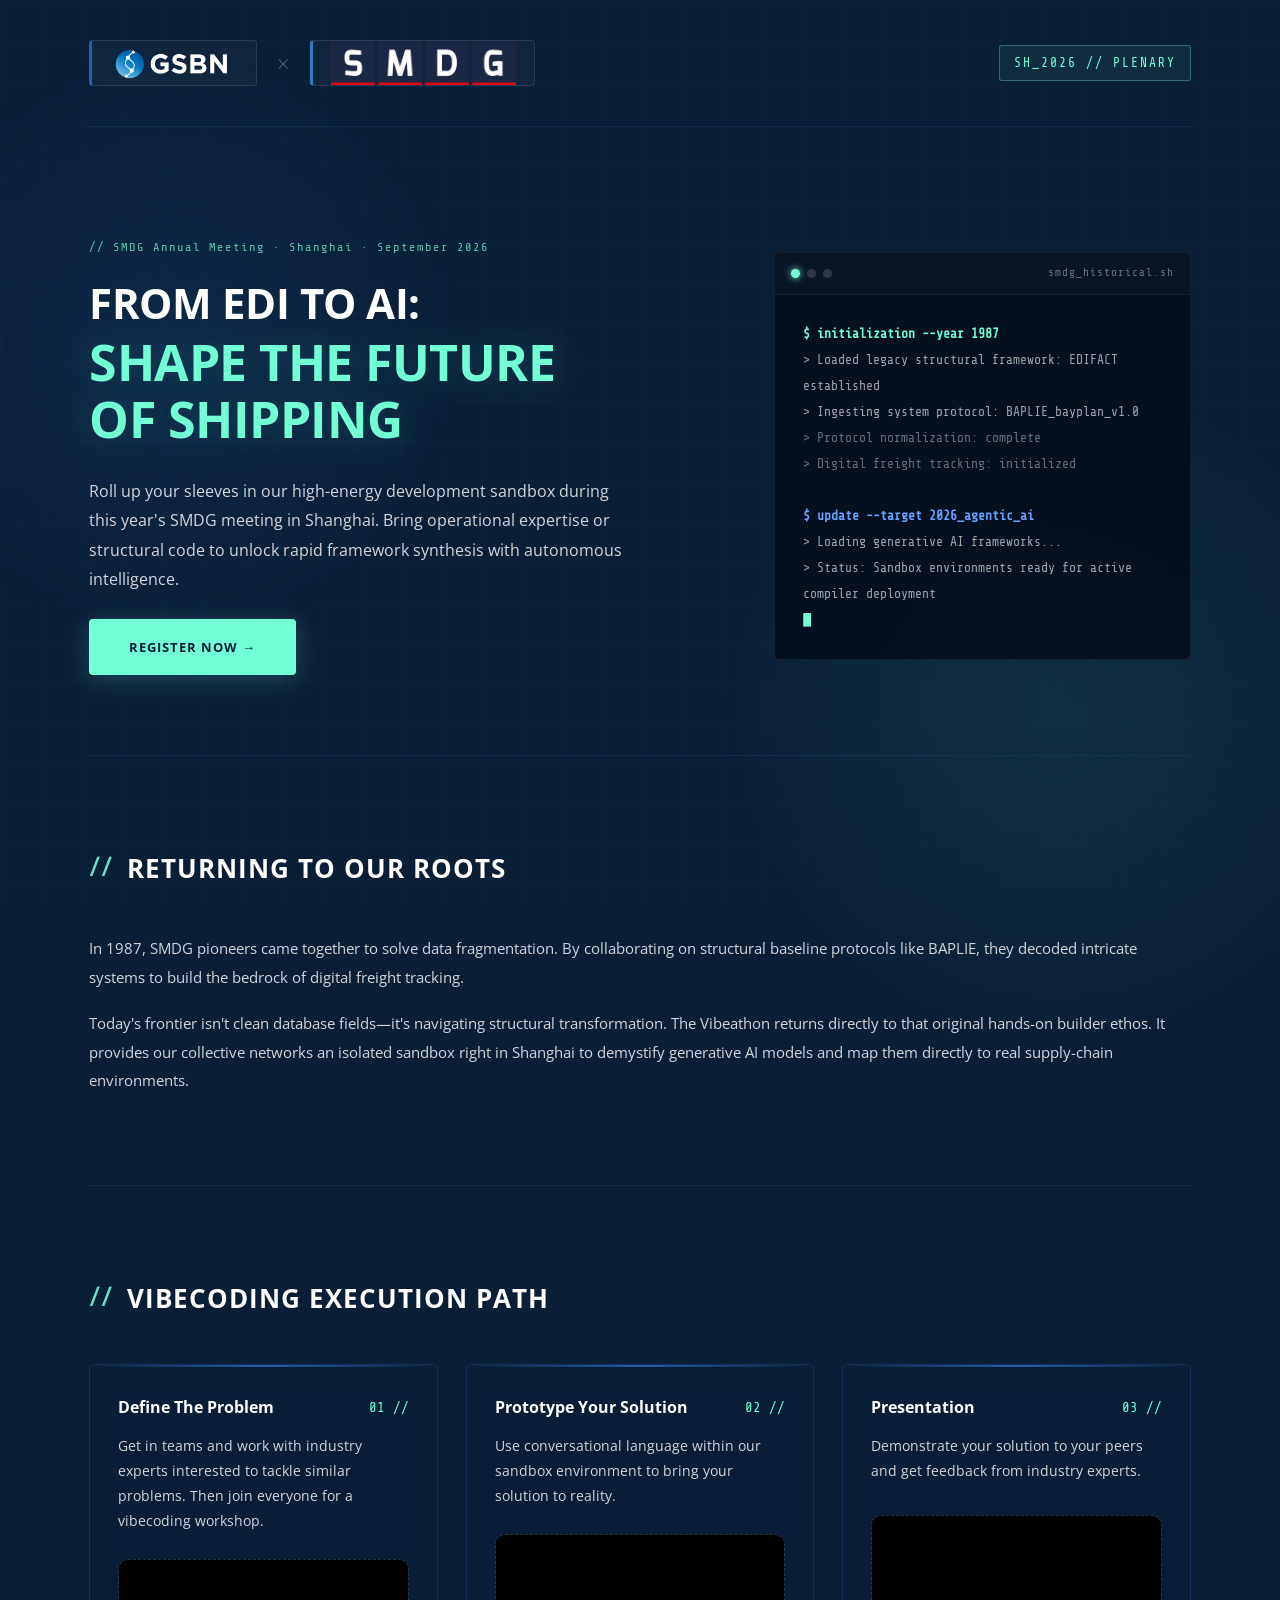
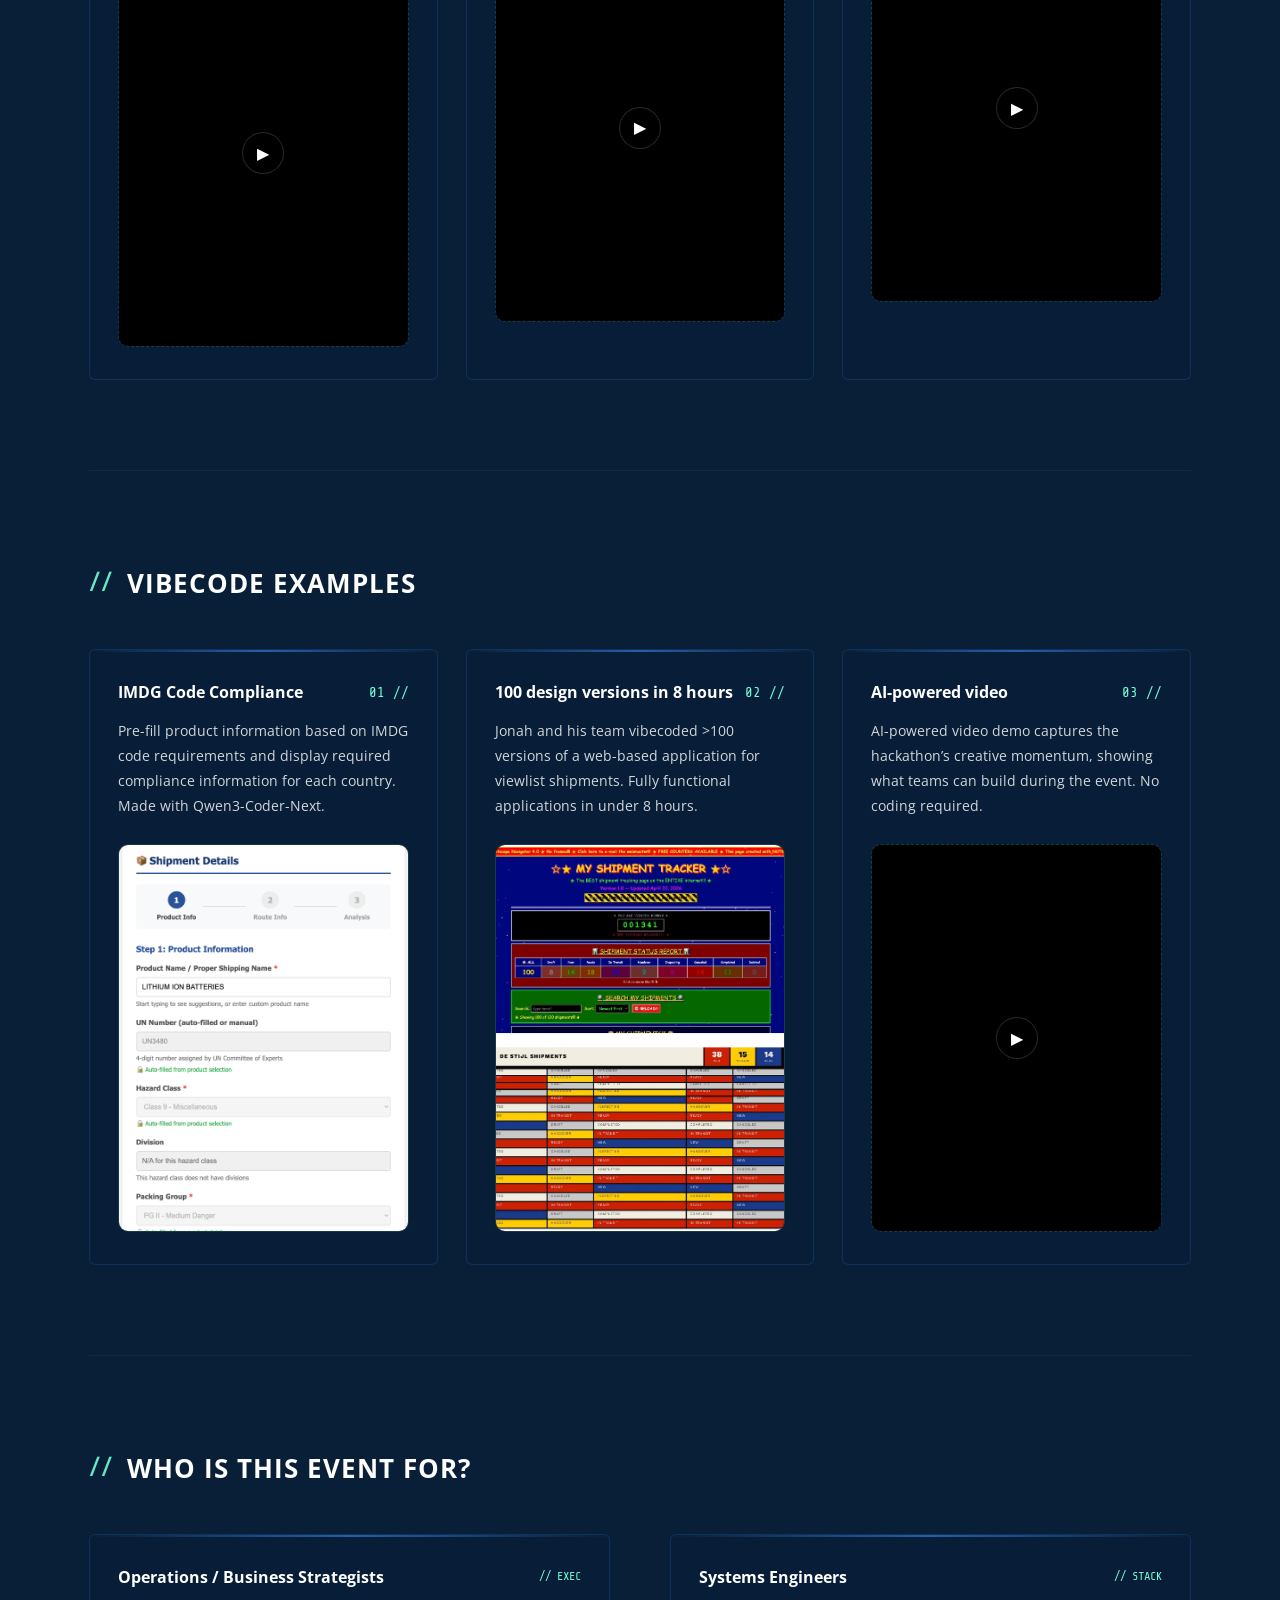
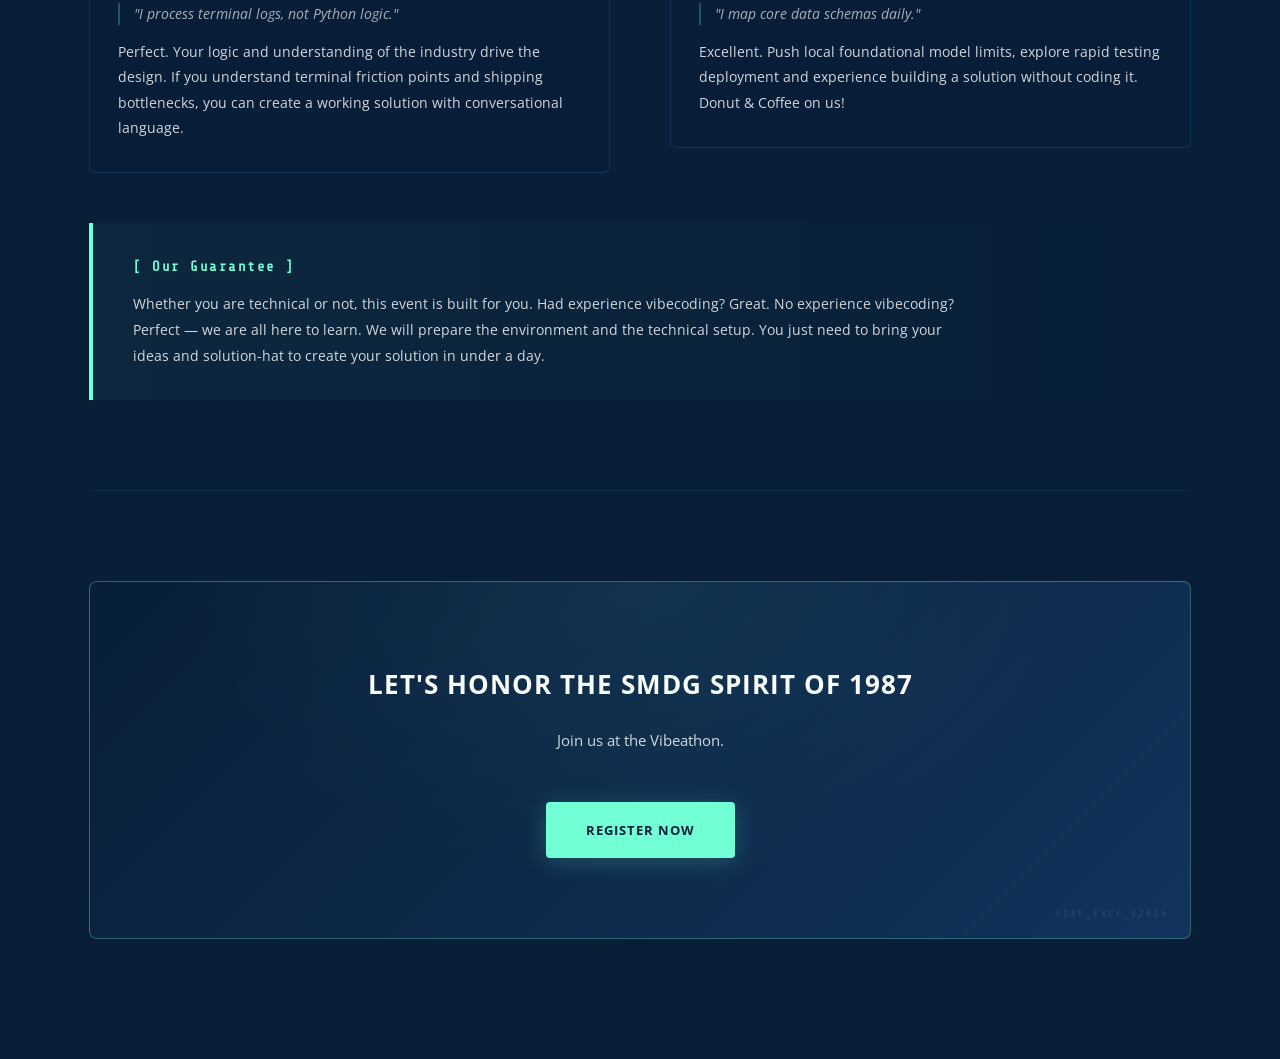
==== commit 5eb13c8f: "add visual examples" ====
--- a/index.html
+++ b/index.html
@@ -135,20 +135,39 @@
         <!-- VIBECODE EXAMPLES -->
         <section class="section-examples">
             <h2>Vibecode Examples</h2>
-            <div class="example-list">
-                <div class="list-item">
-                    <div class="list-item-content">
-                        <strong class="list-item-title">⚡ 100 Versions of Viewlist Shipments</strong>
-                        <p class="list-item-desc">Jonah and his team vibecoded &gt;100 versions of a web-based application for viewlist shipments. Fully functional applications in under 8 hours.</p>
-                    </div>
-                    <a href="https://betheresoon.substack.com/p/what-it-means-when-costs-fall-99" target="_blank" class="btn btn--outline">VIEW PROJECT ↗</a>
-                </div>
-                <div class="list-item">
-                    <div class="list-item-content">
-                        <strong class="list-item-title">📄 IMDG Code Compliance & Multi-Country Regulation Checker</strong>
-                        <p class="list-item-desc">Pre-fill product information based on IMDG code requirements and display required compliance information for each country.</p>
-                    </div>
-                    <a href="/clear_path_dg" target="_blank" class="btn btn--outline">MODULE_INDEX ↗</a>
+            <div class="grid-3">
+                <div class="card">
+                    <div class="card-header">
+                        <h3>IMDG Code Compliance</h3>
+                        <span class="card-num">01 //</span>
+                    </div>
+                    <p class="card-desc">Pre-fill product information based on IMDG code requirements and display required compliance information for each country. Made with Qwen3-Coder-Next.</p>
+                    <a href="/clear_path_dg" target="_blank" rel="noopener noreferrer" class="thumbnail-link">
+                        <img src="static/thumbnail-clearpathdg.png" alt="IMDG Code Compliance Project" class="thumbnail-image">
+                    </a>
+                </div>
+                <div class="card">
+                    <div class="card-header">
+                        <h3>100 design versions in 8 hours</h3>
+                        <span class="card-num">02 //</span>
+                    </div>
+                    <p class="card-desc">Jonah and his team vibecoded &gt;100 versions of a web-based application for viewlist shipments. Fully functional applications in under 8 hours.</p>
+                    <a href="https://betheresoon.substack.com/p/what-it-means-when-costs-fall-99" target="_blank" rel="noopener noreferrer" class="thumbnail-link">
+                        <img src="static/thumbnail-shipment-tracker.png" alt="100 Versions Shipments Project" class="thumbnail-image">
+                    </a>
+                </div>
+                <div class="card">
+                    <div class="card-header">
+                        <h3>AI-powered video</h3>
+                        <span class="card-num">03 //</span>
+                    </div>
+                    <p class="card-desc">AI-powered video demo captures the hackathon’s creative momentum, showing what teams can build during the event. No coding required.</p>
+                    <button class="video-card" type="button" data-video-src="static/example-ai-video.mp4" data-video-title="AI-powered video" aria-label="Open AI Video">
+                        <video class="video-card__thumb-video" muted preload="metadata" playsinline src="static/example-ai-video.mp4"></video>
+                        <div class="video-card__thumb-overlay">
+                            <div class="video-card__play-icon">▶</div>
+                        </div>
+                    </button>
                 </div>
             </div>
         </section>
--- a/styles.css
+++ b/styles.css
@@ -484,6 +484,7 @@
     letter-spacing: 1px;
     cursor: pointer;
     transition: border-color 0.2s ease, color 0.2s ease;
+    text-decoration: none;
 }
 
 .video-placeholder:hover {
@@ -498,6 +499,39 @@
 
 .video-placeholder:hover .video-icon {
     opacity: 0.9;
+}
+
+/* Thumbnail Link */
+.thumbnail-link {
+    position: relative;
+    display: block;
+    width: 100%;
+    margin-top: 26px;
+    border-radius: 10px;
+    overflow: hidden;
+    text-decoration: none;
+    transition: transform 0.2s ease, box-shadow 0.2s ease;
+    aspect-ratio: 3 / 4;
+}
+
+.thumbnail-link:hover {
+    transform: translateY(-2px);
+    box-shadow: 0 18px 35px rgba(0, 0, 0, 0.18);
+}
+
+.thumbnail-link:focus-visible {
+    outline: 2px solid rgba(114, 255, 214, 0.5);
+    outline-offset: 2px;
+}
+
+.thumbnail-image {
+    width: 100%;
+    height: 100%;
+    object-fit: cover;
+    display: block;
+    background: rgba(5, 15, 30, 0.8);
+    border: 1px solid rgba(114, 255, 214, 0.18);
+    border-radius: 10px;
 }
 
 .video-card {
@@ -508,7 +542,7 @@
     border: 1px dashed rgba(114, 255, 214, 0.18);
     border-radius: 10px;
     background: linear-gradient(180deg, rgba(8, 20, 42, 0.95), rgba(5, 13, 26, 0.9));
-    min-height: 170px;
+    aspect-ratio: 3 / 4;
     display: flex;
     align-items: center;
     justify-content: center;
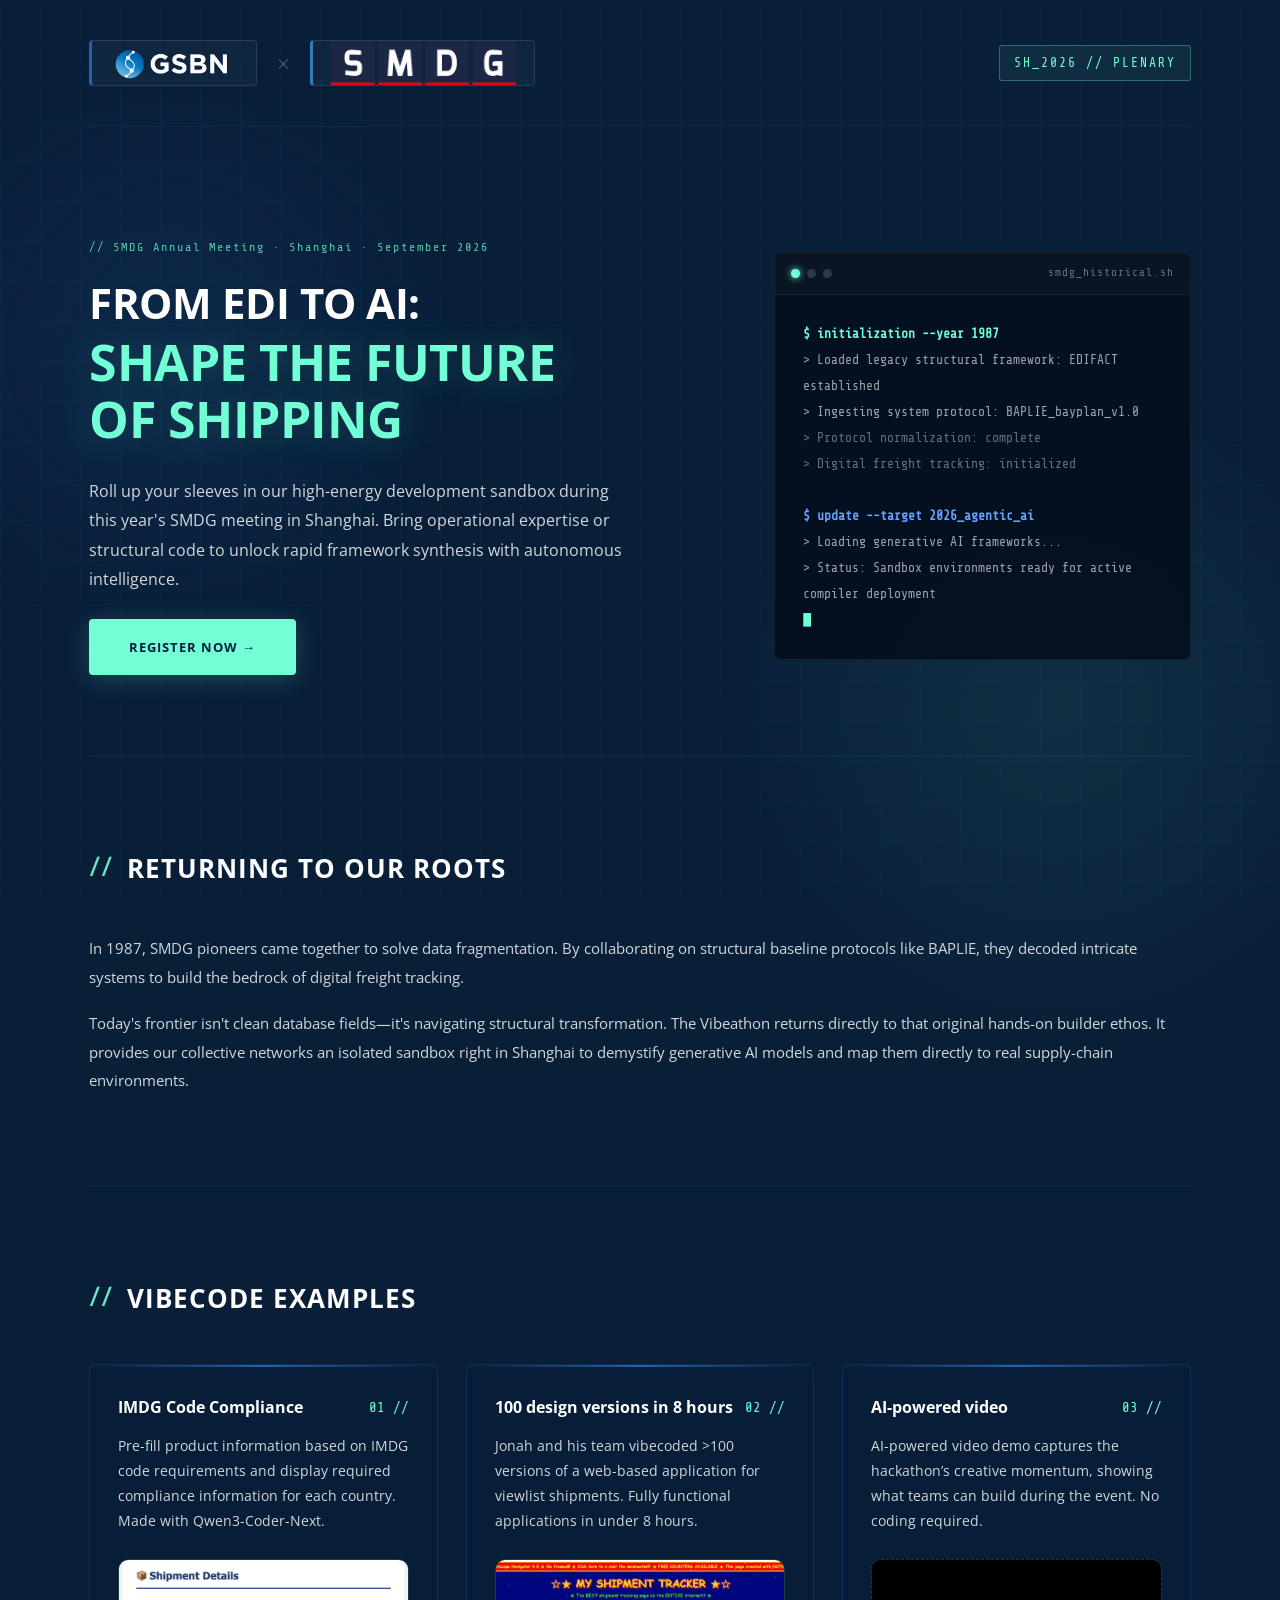
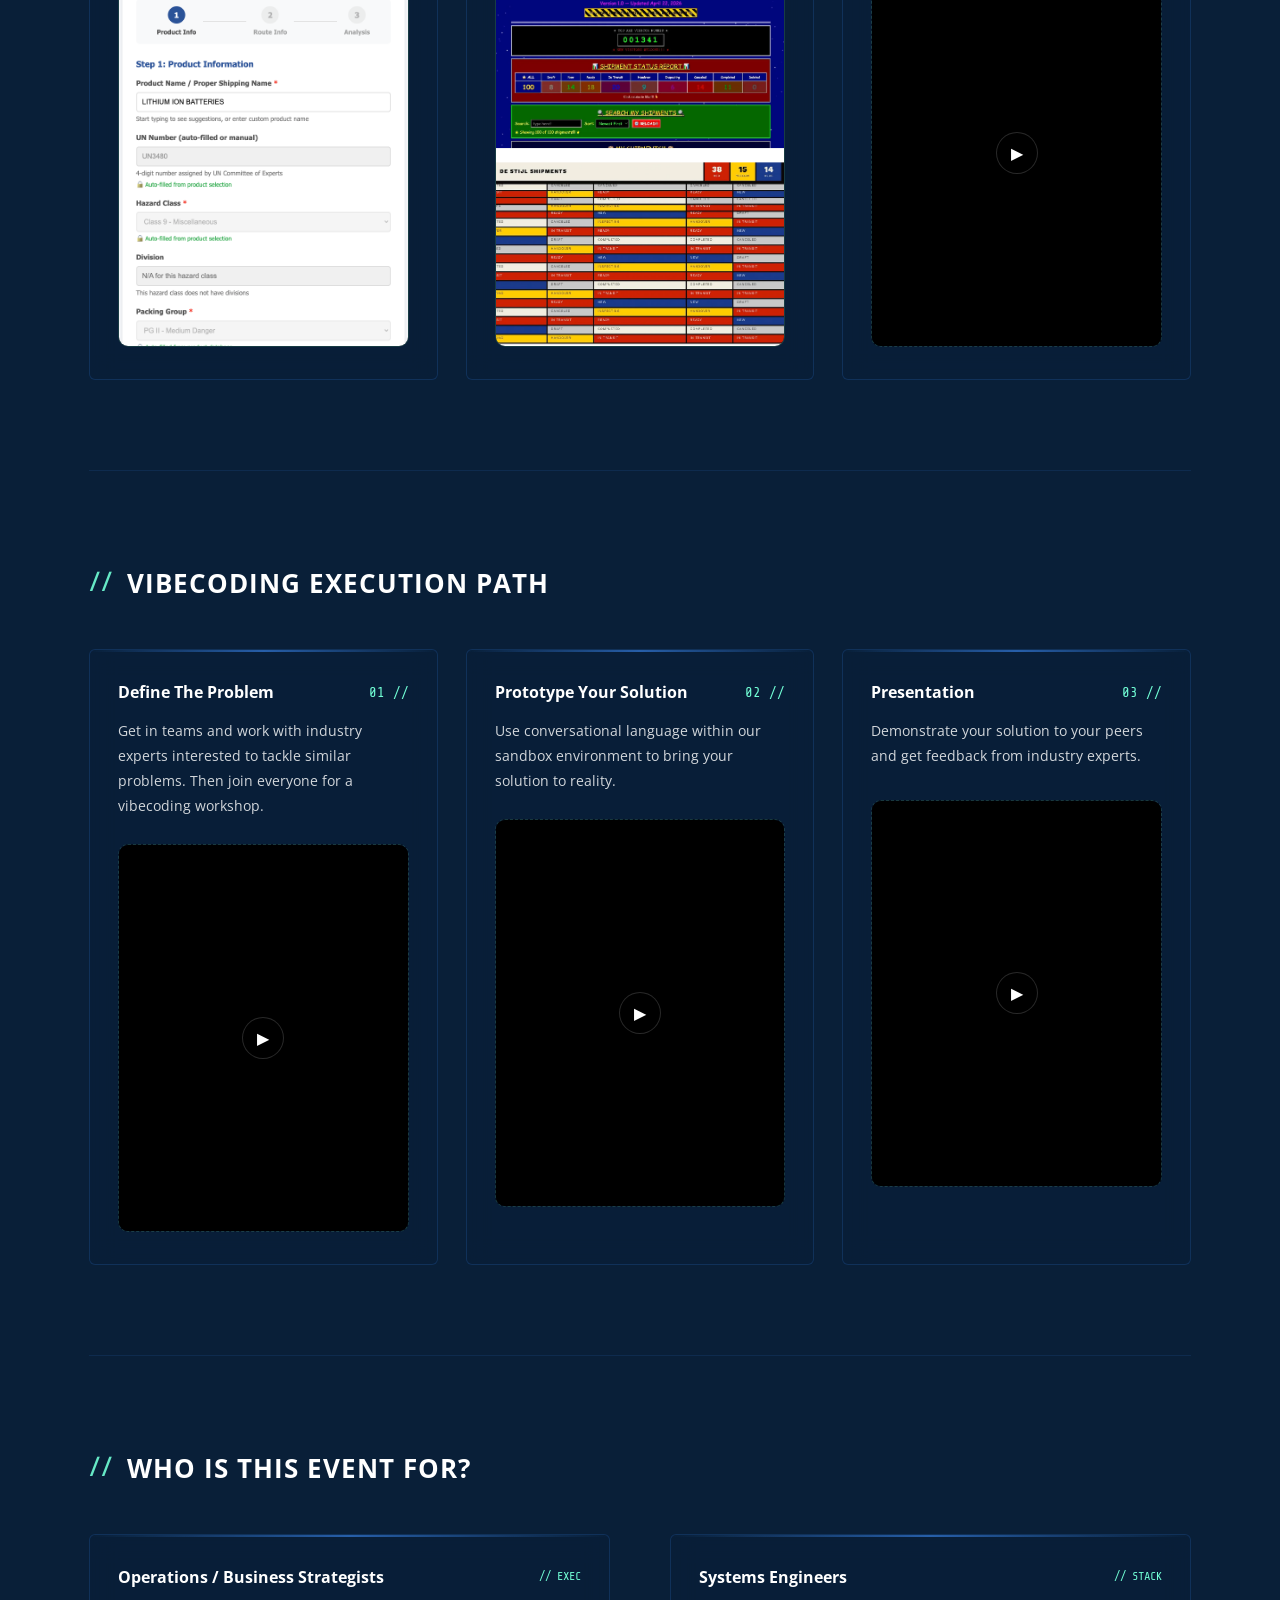
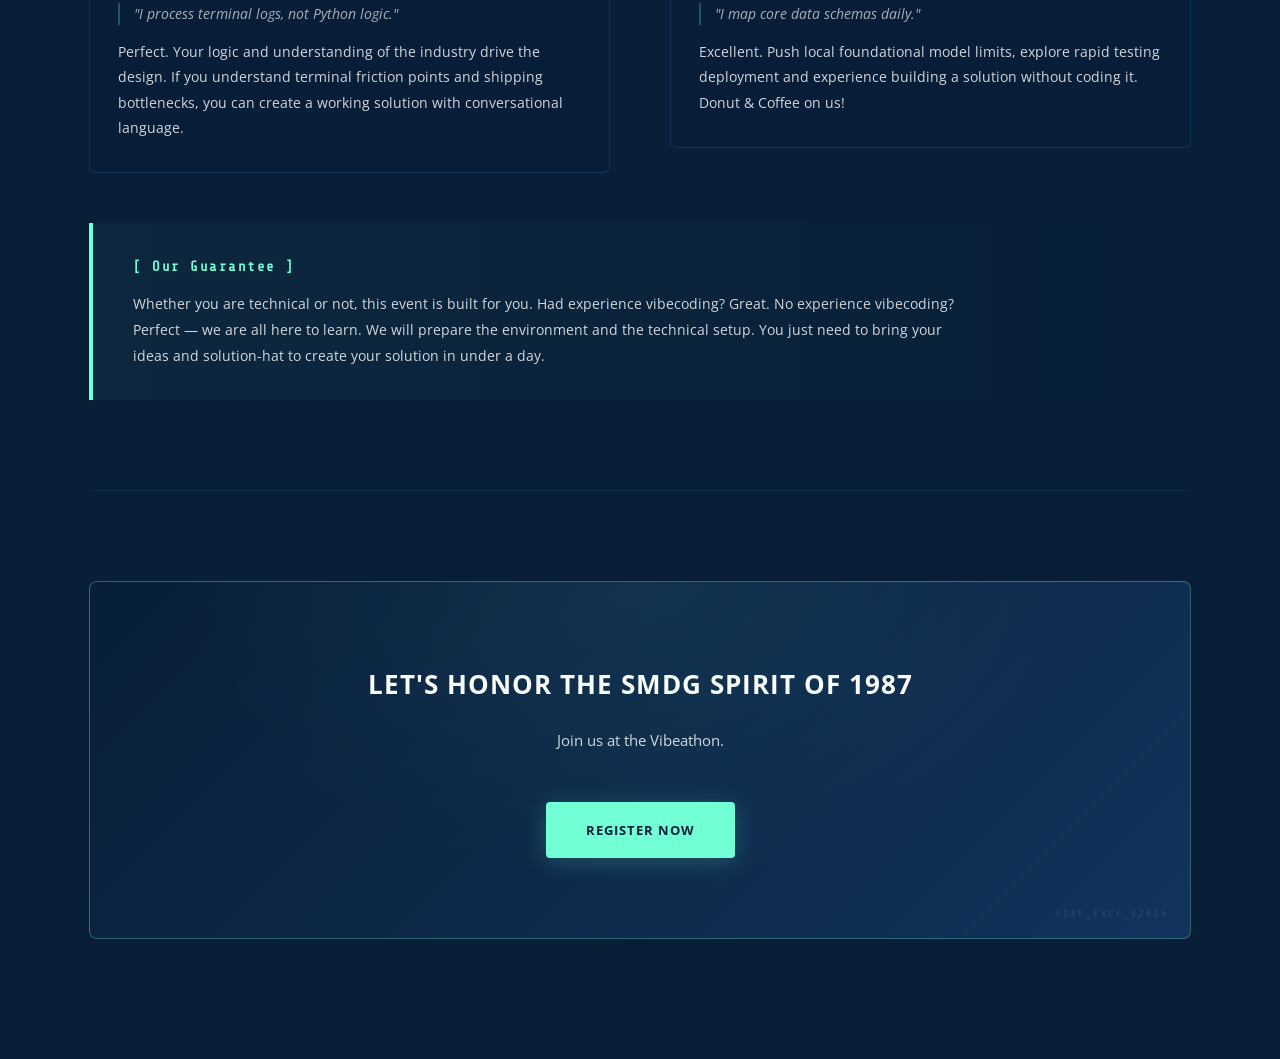
==== commit 8b150d23: "Swap examples and video sections" ====
--- a/index.html
+++ b/index.html
@@ -76,6 +76,46 @@
             </div>
         </section>
 
+        <!-- VIBECODE EXAMPLES -->
+        <section class="section-examples">
+            <h2>Vibecode Examples</h2>
+            <div class="grid-3">
+                <div class="card">
+                    <div class="card-header">
+                        <h3>IMDG Code Compliance</h3>
+                        <span class="card-num">01 //</span>
+                    </div>
+                    <p class="card-desc">Pre-fill product information based on IMDG code requirements and display required compliance information for each country. Made with Qwen3-Coder-Next.</p>
+                    <a href="/clear_path_dg" target="_blank" rel="noopener noreferrer" class="thumbnail-link">
+                        <img src="static/thumbnail-clearpathdg.png" alt="IMDG Code Compliance Project" class="thumbnail-image">
+                    </a>
+                </div>
+                <div class="card">
+                    <div class="card-header">
+                        <h3>100 design versions in 8 hours</h3>
+                        <span class="card-num">02 //</span>
+                    </div>
+                    <p class="card-desc">Jonah and his team vibecoded &gt;100 versions of a web-based application for viewlist shipments. Fully functional applications in under 8 hours.</p>
+                    <a href="https://betheresoon.substack.com/p/what-it-means-when-costs-fall-99" target="_blank" rel="noopener noreferrer" class="thumbnail-link">
+                        <img src="static/thumbnail-shipment-tracker.png" alt="100 Versions Shipments Project" class="thumbnail-image">
+                    </a>
+                </div>
+                <div class="card">
+                    <div class="card-header">
+                        <h3>AI-powered video</h3>
+                        <span class="card-num">03 //</span>
+                    </div>
+                    <p class="card-desc">AI-powered video demo captures the hackathon’s creative momentum, showing what teams can build during the event. No coding required.</p>
+                    <button class="video-card" type="button" data-video-src="static/example-ai-video.mp4" data-video-title="AI-powered video" aria-label="Open AI Video">
+                        <video class="video-card__thumb-video" muted preload="metadata" playsinline src="static/example-ai-video.mp4"></video>
+                        <div class="video-card__thumb-overlay">
+                            <div class="video-card__play-icon">▶</div>
+                        </div>
+                    </button>
+                </div>
+            </div>
+        </section>
+
         <!-- VIBECODING EXECUTION PATH -->
         <section class="section-path">
             <h2>Vibecoding Execution Path</h2>
@@ -131,46 +171,6 @@
                 <video class="video-modal__player" controls playsinline></video>
             </div>
         </div>
-
-        <!-- VIBECODE EXAMPLES -->
-        <section class="section-examples">
-            <h2>Vibecode Examples</h2>
-            <div class="grid-3">
-                <div class="card">
-                    <div class="card-header">
-                        <h3>IMDG Code Compliance</h3>
-                        <span class="card-num">01 //</span>
-                    </div>
-                    <p class="card-desc">Pre-fill product information based on IMDG code requirements and display required compliance information for each country. Made with Qwen3-Coder-Next.</p>
-                    <a href="/clear_path_dg" target="_blank" rel="noopener noreferrer" class="thumbnail-link">
-                        <img src="static/thumbnail-clearpathdg.png" alt="IMDG Code Compliance Project" class="thumbnail-image">
-                    </a>
-                </div>
-                <div class="card">
-                    <div class="card-header">
-                        <h3>100 design versions in 8 hours</h3>
-                        <span class="card-num">02 //</span>
-                    </div>
-                    <p class="card-desc">Jonah and his team vibecoded &gt;100 versions of a web-based application for viewlist shipments. Fully functional applications in under 8 hours.</p>
-                    <a href="https://betheresoon.substack.com/p/what-it-means-when-costs-fall-99" target="_blank" rel="noopener noreferrer" class="thumbnail-link">
-                        <img src="static/thumbnail-shipment-tracker.png" alt="100 Versions Shipments Project" class="thumbnail-image">
-                    </a>
-                </div>
-                <div class="card">
-                    <div class="card-header">
-                        <h3>AI-powered video</h3>
-                        <span class="card-num">03 //</span>
-                    </div>
-                    <p class="card-desc">AI-powered video demo captures the hackathon’s creative momentum, showing what teams can build during the event. No coding required.</p>
-                    <button class="video-card" type="button" data-video-src="static/example-ai-video.mp4" data-video-title="AI-powered video" aria-label="Open AI Video">
-                        <video class="video-card__thumb-video" muted preload="metadata" playsinline src="static/example-ai-video.mp4"></video>
-                        <div class="video-card__thumb-overlay">
-                            <div class="video-card__play-icon">▶</div>
-                        </div>
-                    </button>
-                </div>
-            </div>
-        </section>
 
         <!-- WHO IS THIS FOR -->
         <section class="section-audience">
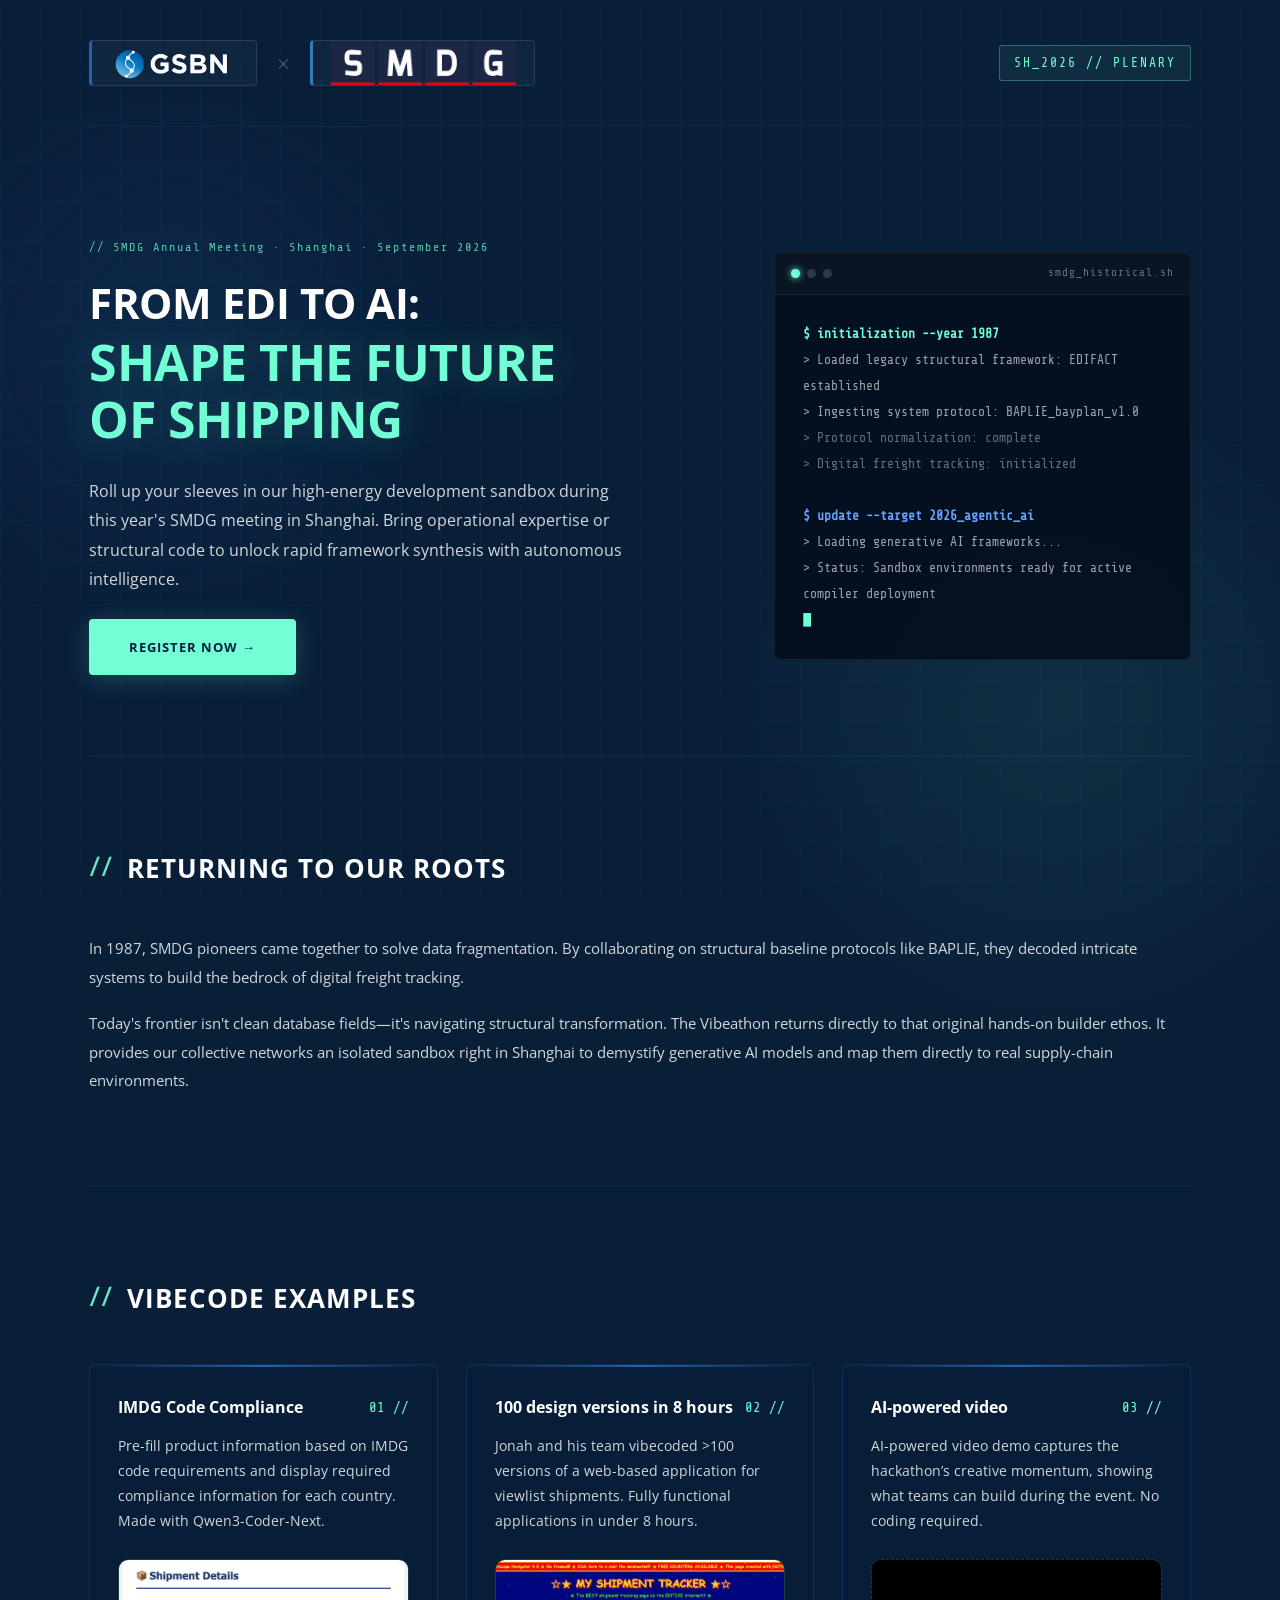
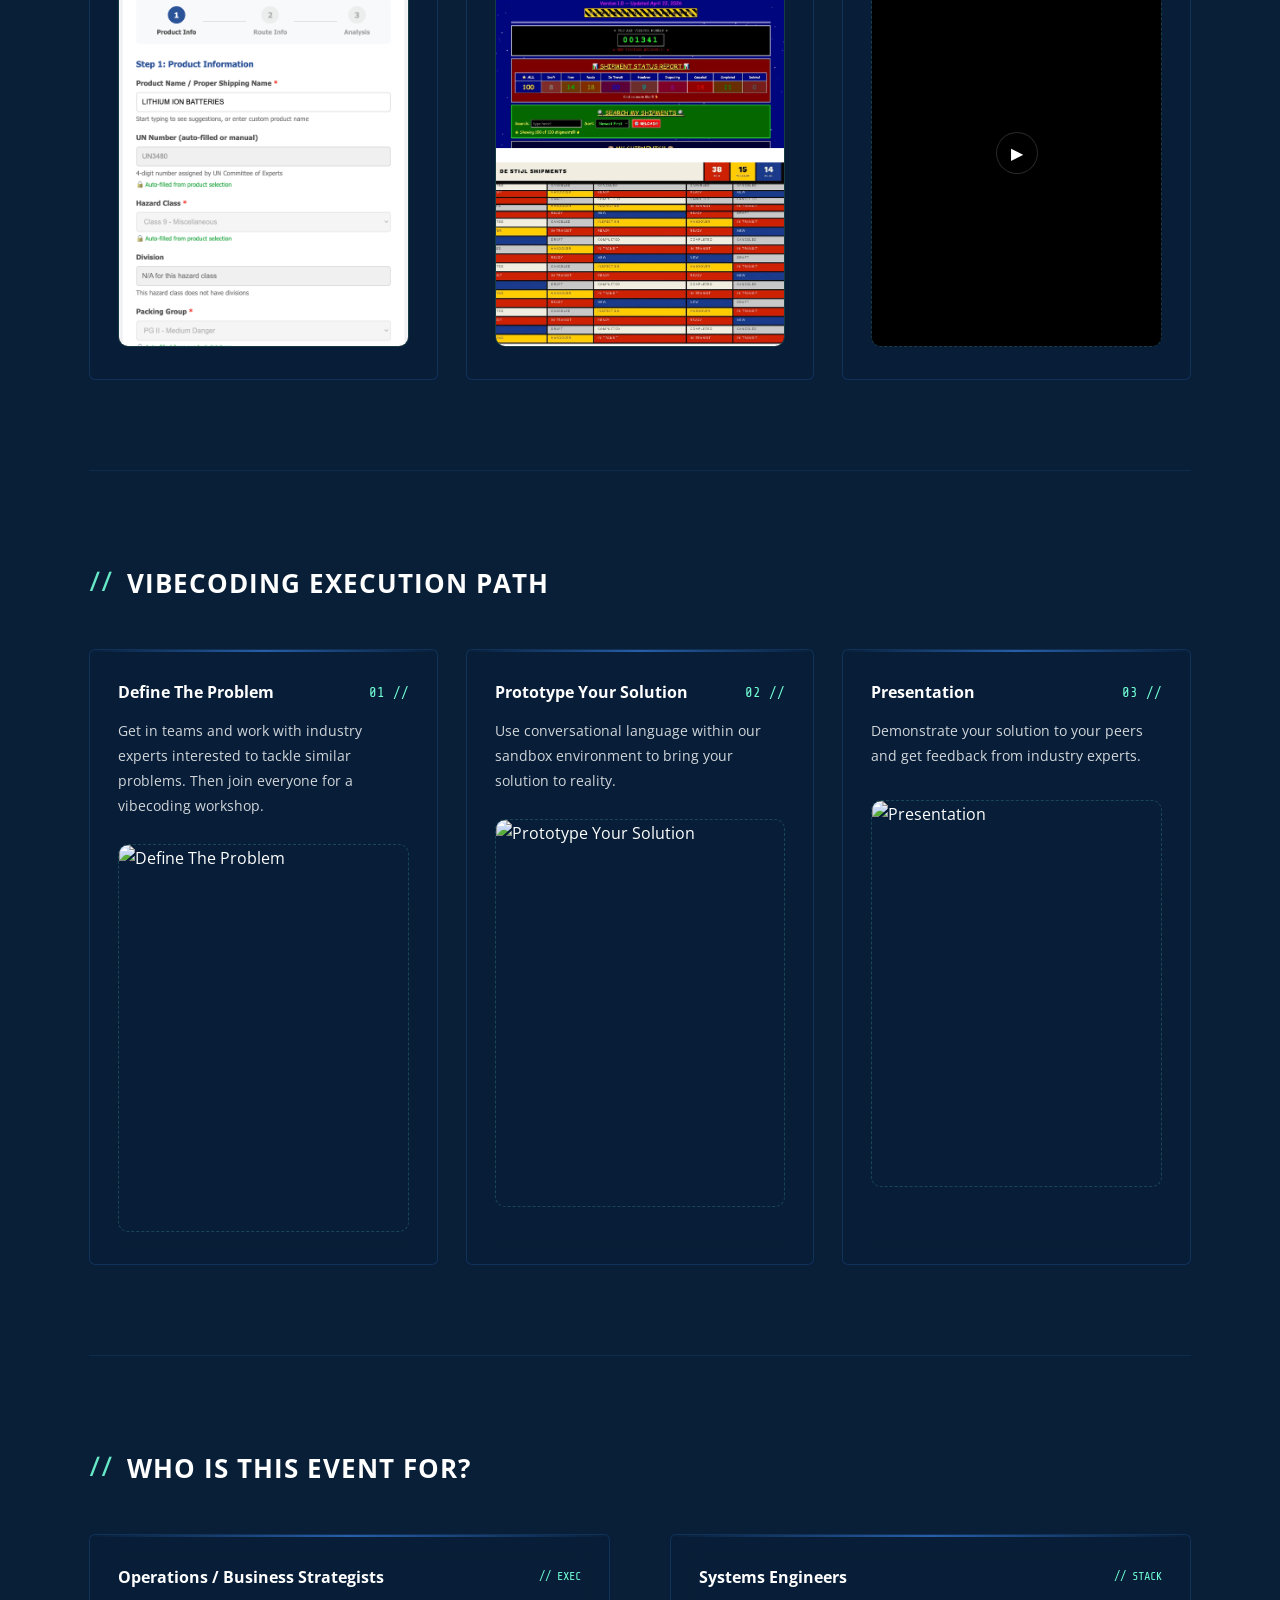
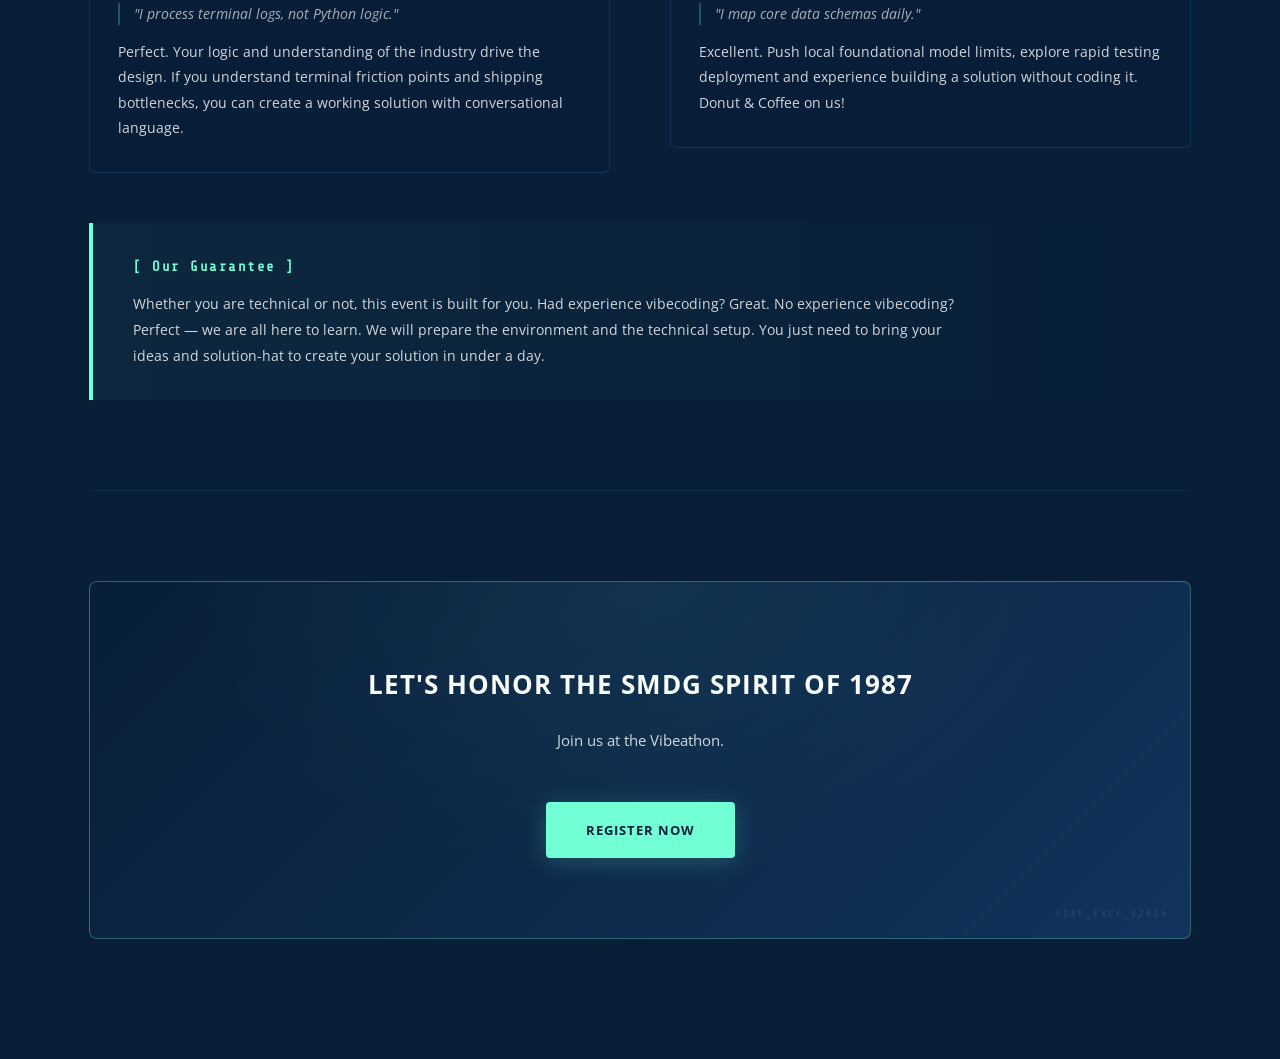
==== commit 69547005: "Replace videos with images in vibecoding execution path Co-Authored-By: Claude Sonnet 4.6 <noreply@a" ====
--- a/index.html
+++ b/index.html
@@ -126,12 +126,7 @@
                         <span class="card-num">01 //</span>
                     </div>
                     <p class="card-desc">Get in teams and work with industry experts interested to tackle similar problems. Then join everyone for a vibecoding workshop.</p>
-                    <button class="video-card" type="button" data-video-src="static/1_teams.mp4" data-video-title="Define The Problem" aria-label="Open Define The Problem video">
-                        <video class="video-card__thumb-video" muted preload="metadata" playsinline src="static/1_teams.mp4"></video>
-                        <div class="video-card__thumb-overlay">
-                            <div class="video-card__play-icon">▶</div>
-                        </div>
-                    </button>
+                    <img class="card-img" src="static/1.problem.png" alt="Define The Problem">
                 </div>
                 <div class="card">
                     <div class="card-header">
@@ -139,12 +134,7 @@
                         <span class="card-num">02 //</span>
                     </div>
                     <p class="card-desc">Use conversational language within our sandbox environment to bring your solution to reality.</p>
-                    <button class="video-card" type="button" data-video-src="static/2_prototype.mp4" data-video-title="Prototype Your Solution" aria-label="Open Prototype Your Solution video">
-                        <video class="video-card__thumb-video" muted preload="metadata" playsinline src="static/2_prototype.mp4"></video>
-                        <div class="video-card__thumb-overlay">
-                            <div class="video-card__play-icon">▶</div>
-                        </div>
-                    </button>
+                    <img class="card-img" src="static/2.protoyping.png" alt="Prototype Your Solution">
                 </div>
                 <div class="card">
                     <div class="card-header">
@@ -152,12 +142,7 @@
                         <span class="card-num">03 //</span>
                     </div>
                     <p class="card-desc">Demonstrate your solution to your peers and get feedback from industry experts.</p>
-                    <button class="video-card" type="button" data-video-src="static/3_present.mp4" data-video-title="Presentation" aria-label="Open Presentation video">
-                        <video class="video-card__thumb-video" muted preload="metadata" playsinline src="static/3_present.mp4"></video>
-                        <div class="video-card__thumb-overlay">
-                            <div class="video-card__play-icon">▶</div>
-                        </div>
-                    </button>
+                    <img class="card-img" src="static/3.presentation.png" alt="Presentation">
                 </div>
             </div>
         </section>
--- a/styles.css
+++ b/styles.css
@@ -534,6 +534,16 @@
     border-radius: 10px;
 }
 
+.card-img {
+    width: 100%;
+    margin-top: 26px;
+    border: 1px dashed rgba(114, 255, 214, 0.18);
+    border-radius: 10px;
+    display: block;
+    object-fit: cover;
+    aspect-ratio: 3 / 4;
+}
+
 .video-card {
     position: relative;
     width: 100%;
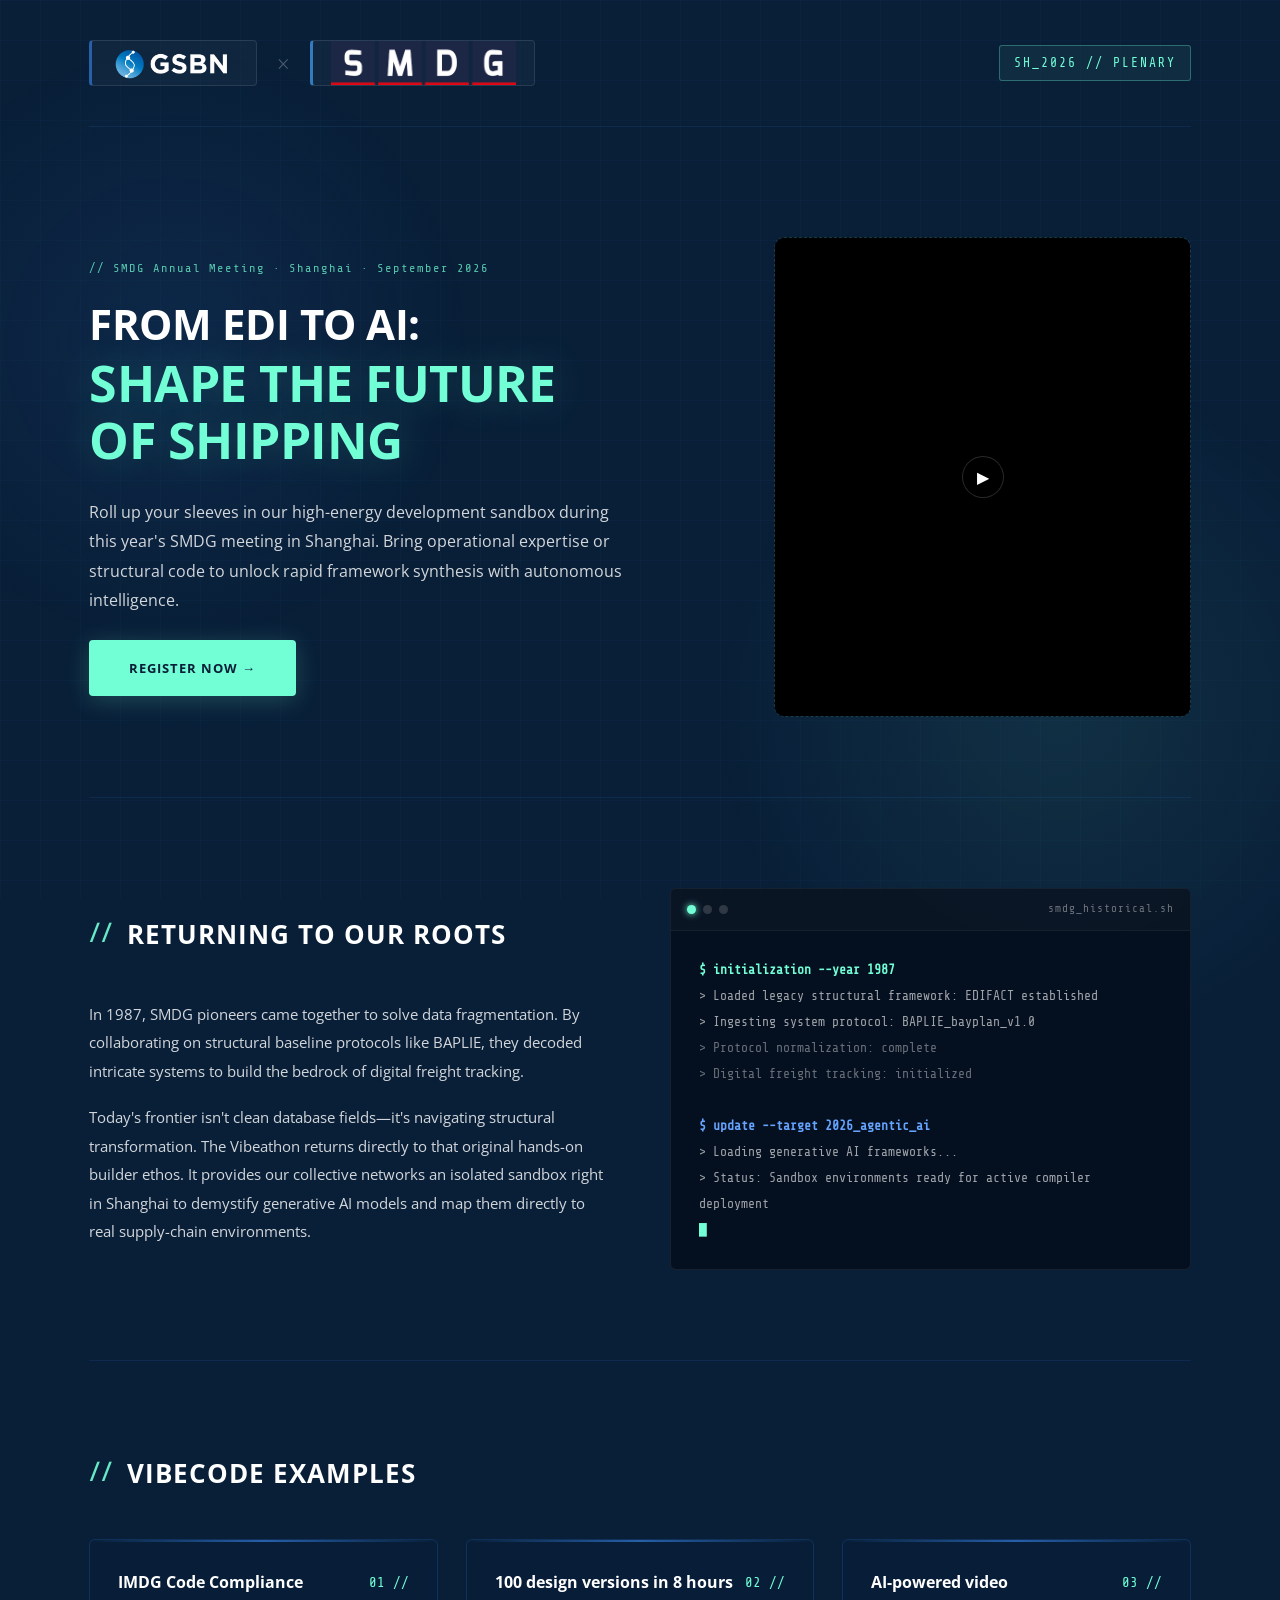
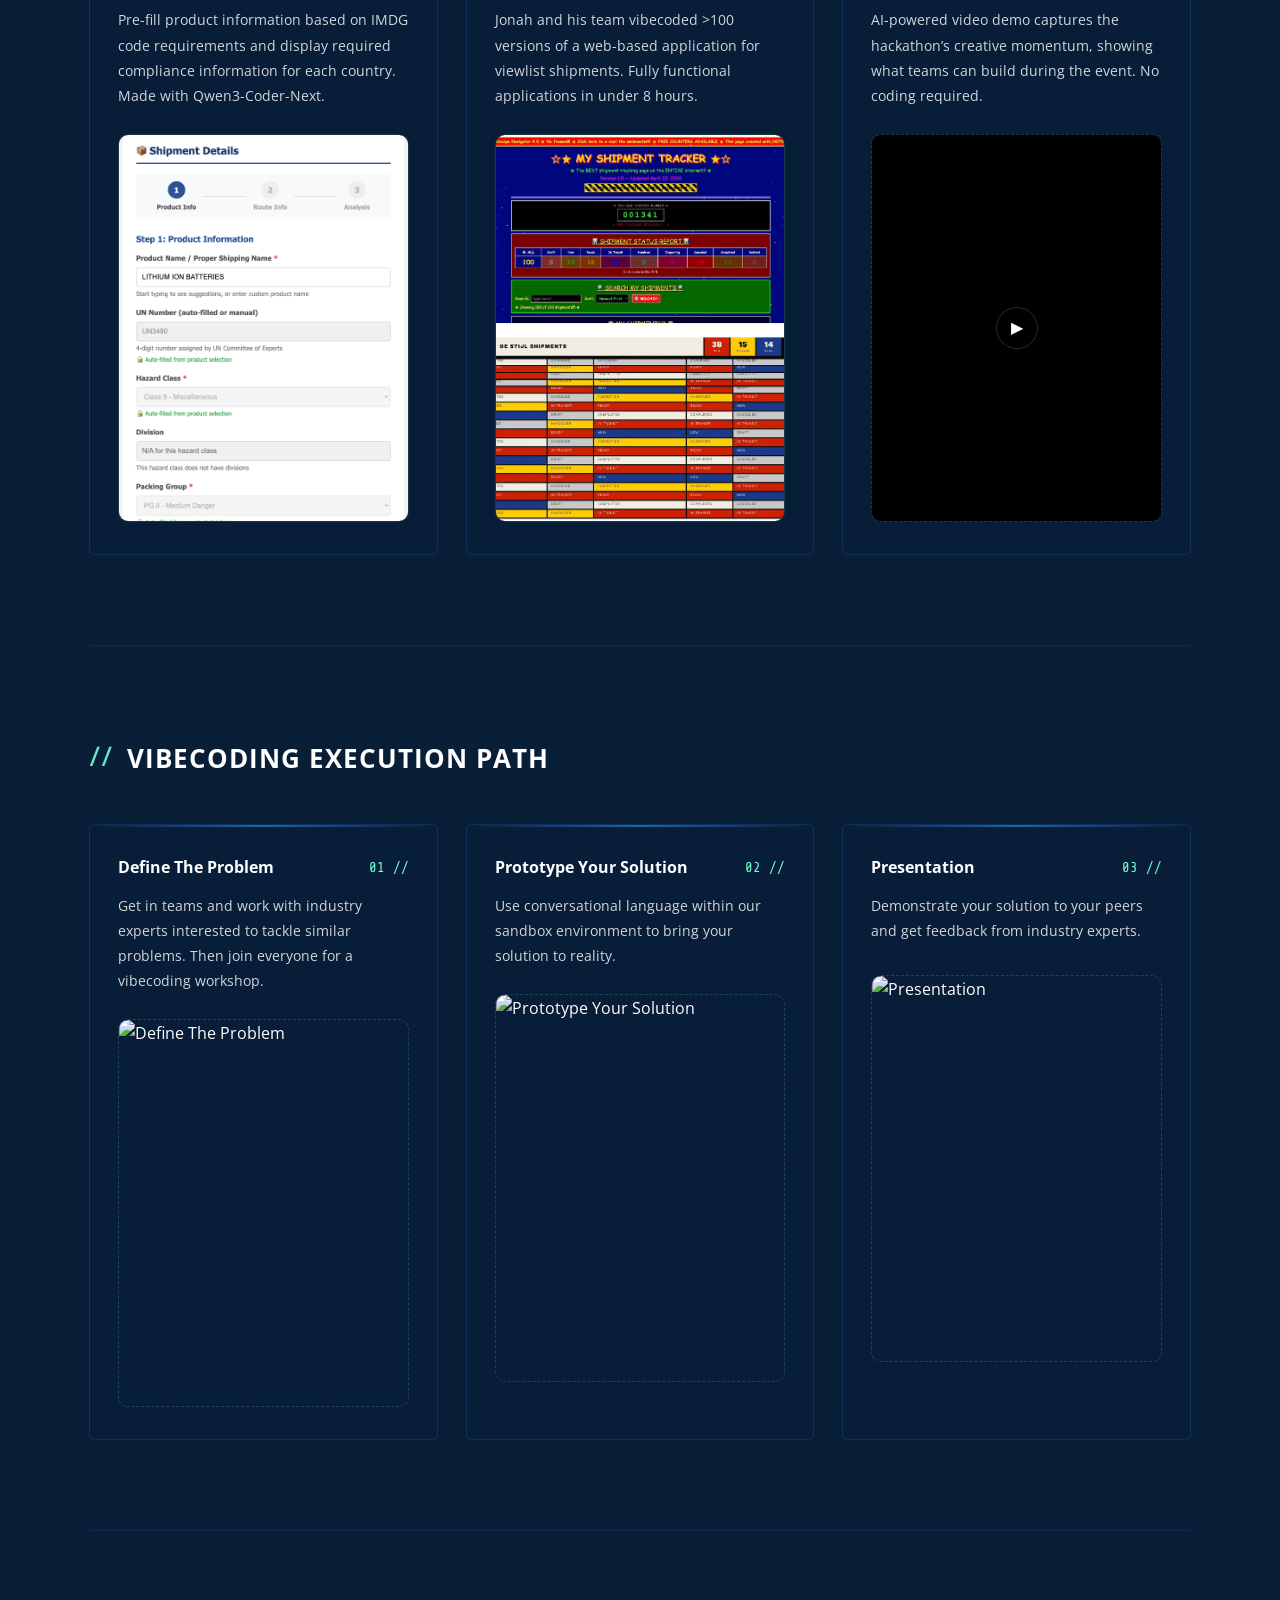
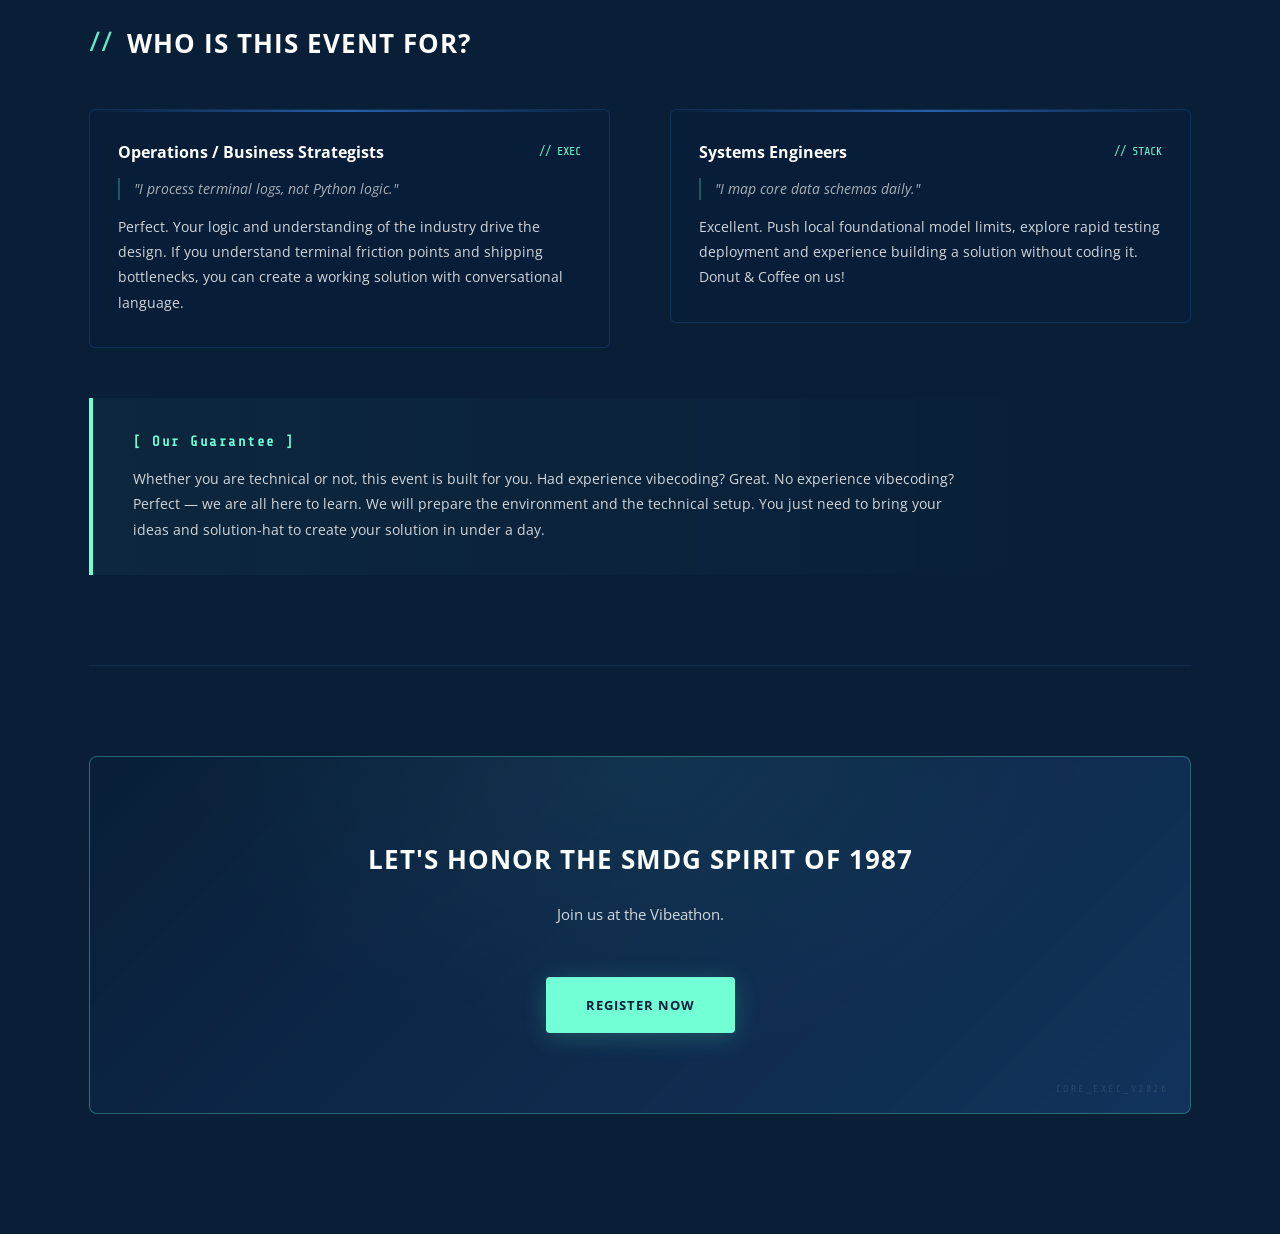
==== commit 28534d0e: "Add hero video and side-by-side roots layout Co-Authored-By: Claude Sonnet 4.6 <noreply@anthropic.co" ====
--- a/index.html
+++ b/index.html
@@ -44,35 +44,46 @@
                     <a href="https://forms.office.com/Pages/ResponsePage.aspx?id=voF8CmhAQUG7VnMvNCFjkymkAZ3TpURLrko74O2geXNUNUhPOVM0MTFFWTlUOFVHNEFJVjhRN09ROS4u" target="_blank" rel="noopener noreferrer" class="btn btn--primary">Register Now →</a>
                 </div>
 
-                <div class="terminal-block">
-                    <div class="terminal-header">
-                        <span class="terminal-dot terminal-dot--active"></span>
-                        <span class="terminal-dot"></span>
-                        <span class="terminal-dot"></span>
-                        <span class="terminal-filename">smdg_historical.sh</span>
-                    </div>
-                    <div class="terminal-body">
-                        <p class="terminal-cmd">$ initialization --year 1987</p>
-                        <p class="terminal-out">&gt; Loaded legacy structural framework: EDIFACT established</p>
-                        <p class="terminal-out">&gt; Ingesting system protocol: BAPLIE_bayplan_v1.0</p>
-                        <p class="terminal-out terminal-out--dim">&gt; Protocol normalization: complete</p>
-                        <p class="terminal-out terminal-out--dim">&gt; Digital freight tracking: initialized</p>
-                        <br>
-                        <p class="terminal-cmd terminal-cmd--blue">$ update --target 2026_agentic_ai</p>
-                        <p class="terminal-out">&gt; Loading generative AI frameworks...</p>
-                        <p class="terminal-out">&gt; Status: Sandbox environments ready for active compiler deployment</p>
-                        <p class="terminal-cursor">█</p>
-                    </div>
+                <div class="hero-video">
+                    <button class="video-card" type="button" data-video-src="static/example-ai-video.mp4" data-video-title="About the Vibeathon" aria-label="Open AI Video">
+                        <video class="video-card__thumb-video" muted preload="metadata" playsinline src="static/example-ai-video.mp4"></video>
+                        <div class="video-card__thumb-overlay">
+                            <div class="video-card__play-icon">▶</div>
+                        </div>
+                    </button>
                 </div>
             </div>
         </section>
 
         <!-- RETURNING TO OUR ROOTS -->
         <section class="section-roots">
+            <div class="roots-layout">
             <div class="section-text">
                     <h2>Returning to Our Roots</h2>
                     <p>In 1987, SMDG pioneers came together to solve data fragmentation. By collaborating on structural baseline protocols like BAPLIE, they decoded intricate systems to build the bedrock of digital freight tracking.</p>
                     <p>Today's frontier isn't clean database fields—it's navigating structural transformation. The Vibeathon returns directly to that original hands-on builder ethos. It provides our collective networks an isolated sandbox right in Shanghai to demystify generative AI models and map them directly to real supply-chain environments.</p>
+            </div>
+
+            <div class="terminal-block">
+                <div class="terminal-header">
+                    <span class="terminal-dot terminal-dot--active"></span>
+                    <span class="terminal-dot"></span>
+                    <span class="terminal-dot"></span>
+                    <span class="terminal-filename">smdg_historical.sh</span>
+                </div>
+                <div class="terminal-body">
+                    <p class="terminal-cmd">$ initialization --year 1987</p>
+                    <p class="terminal-out">&gt; Loaded legacy structural framework: EDIFACT established</p>
+                    <p class="terminal-out">&gt; Ingesting system protocol: BAPLIE_bayplan_v1.0</p>
+                    <p class="terminal-out terminal-out--dim">&gt; Protocol normalization: complete</p>
+                    <p class="terminal-out terminal-out--dim">&gt; Digital freight tracking: initialized</p>
+                    <br>
+                    <p class="terminal-cmd terminal-cmd--blue">$ update --target 2026_agentic_ai</p>
+                    <p class="terminal-out">&gt; Loading generative AI frameworks...</p>
+                    <p class="terminal-out">&gt; Status: Sandbox environments ready for active compiler deployment</p>
+                    <p class="terminal-cursor">█</p>
+                </div>
+            </div>
             </div>
         </section>
 
--- a/styles.css
+++ b/styles.css
@@ -191,6 +191,19 @@
     align-items: center;
 }
 
+.hero-video {
+    display: flex;
+    align-items: center;
+    justify-content: center;
+}
+
+.hero-video .video-card {
+    aspect-ratio: 9 / 16;
+    max-height: 480px;
+    width: 100%;
+    margin-top: 0;
+}
+
 .hero-eyebrow {
     font-family: 'Share Tech Mono', monospace;
     font-size: 12px;
@@ -299,6 +312,13 @@
 /* ============================================================
    ROOTS SECTION — text + terminal
    ============================================================ */
+.roots-layout {
+    display: grid;
+    grid-template-columns: 1fr 1fr;
+    gap: 60px;
+    align-items: center;
+}
+
 .section-text p {
     color: var(--text-body);
     margin-bottom: 18px;
@@ -318,7 +338,6 @@
     overflow: hidden;
     font-family: 'Share Tech Mono', monospace;
     width: 100%;
-    max-width: 560px;
 }
 
 .terminal-header {
@@ -850,8 +869,18 @@
    ============================================================ */
 @media (max-width: 900px) {
     .hero-layout,
+    .roots-layout,
     .grid-2 {
         grid-template-columns: 1fr;
+    }
+
+    .hero-video {
+        order: -1;
+    }
+
+    .hero-video .video-card {
+        aspect-ratio: 16 / 9;
+        max-height: none;
     }
 
     .grid-3 {
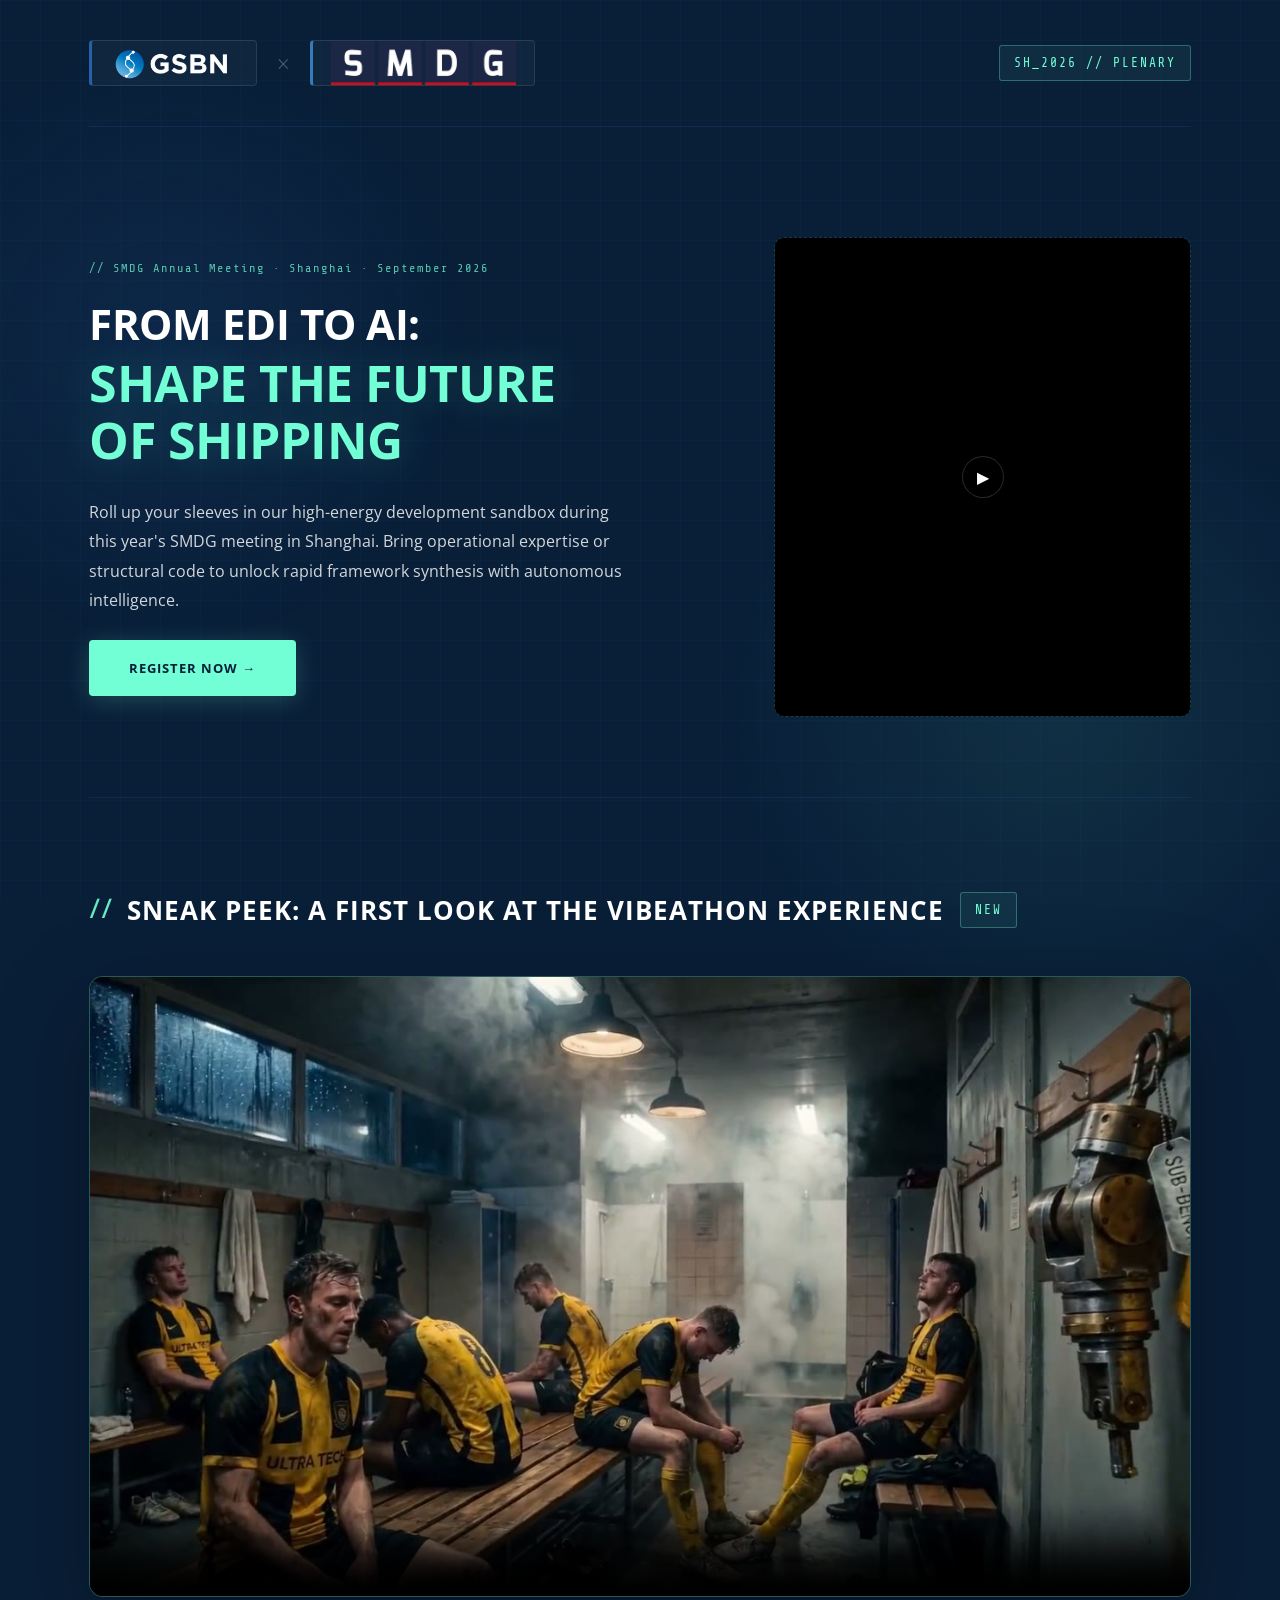
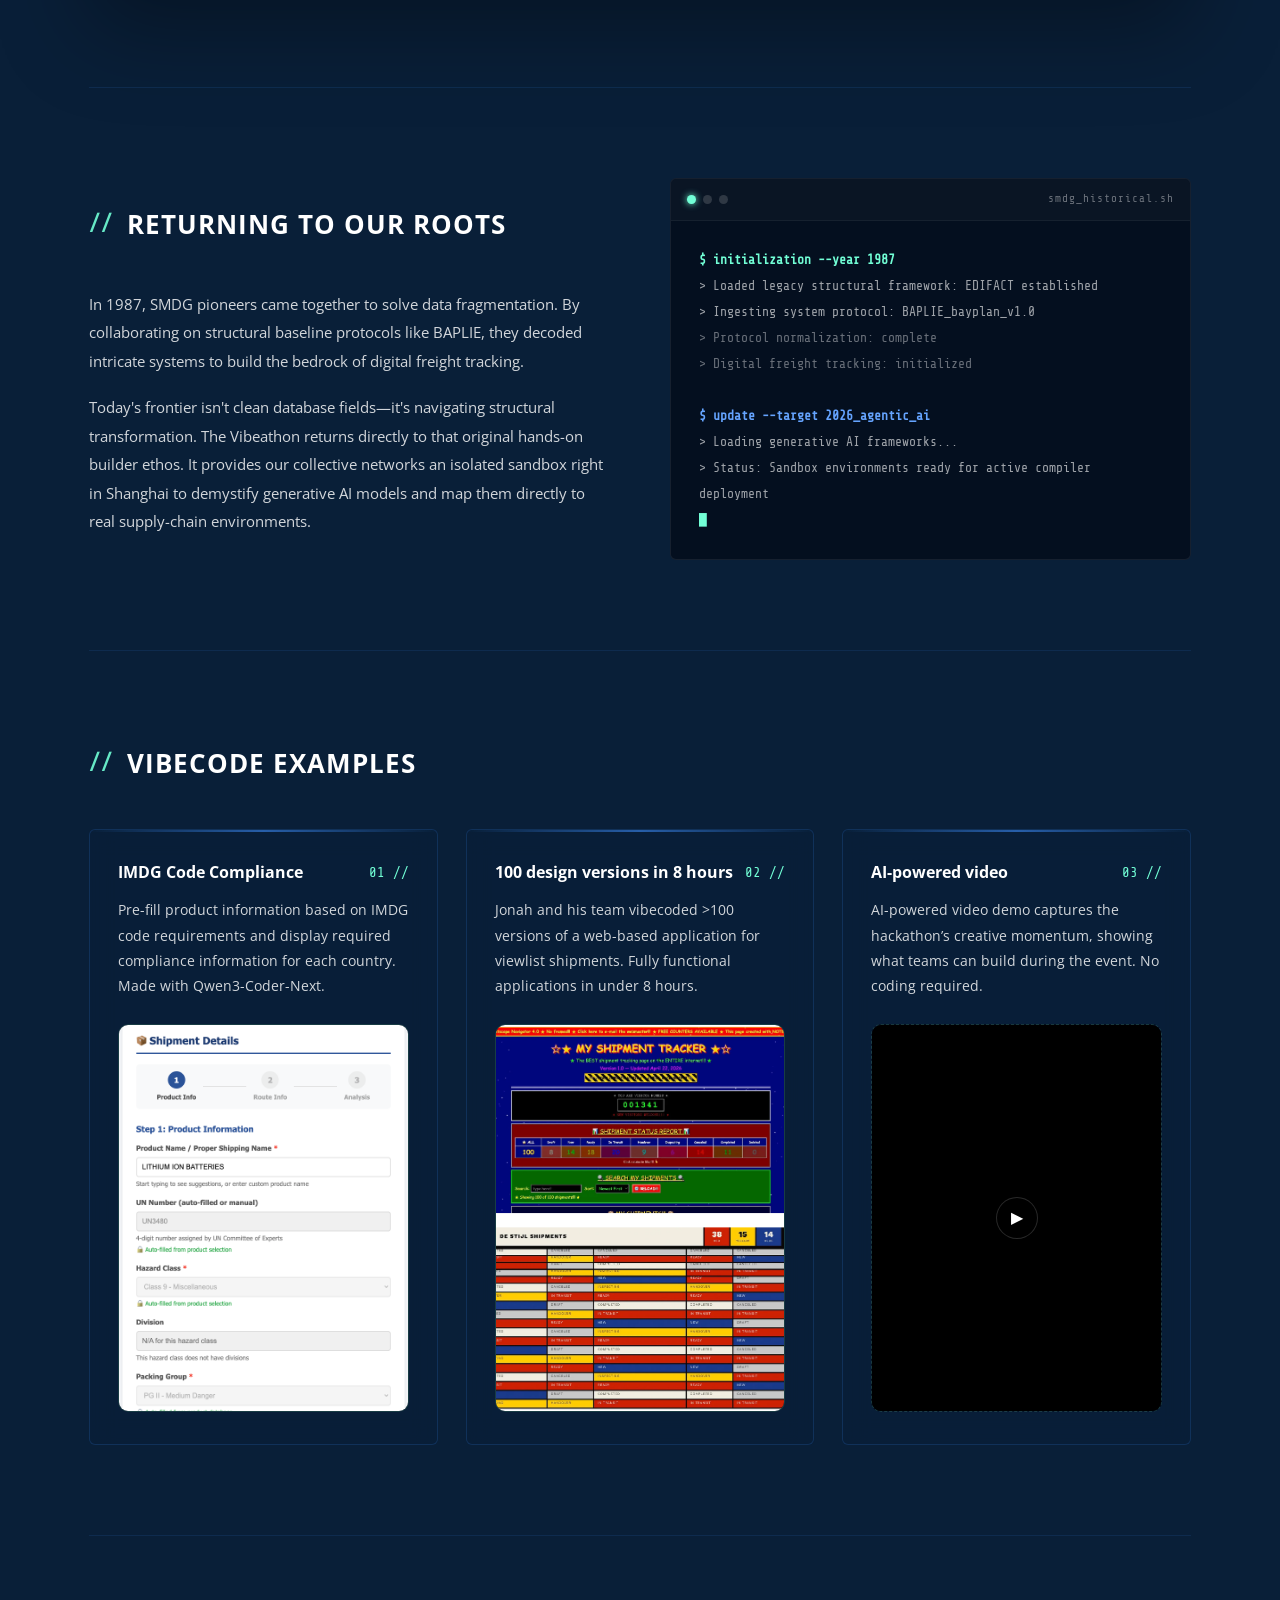
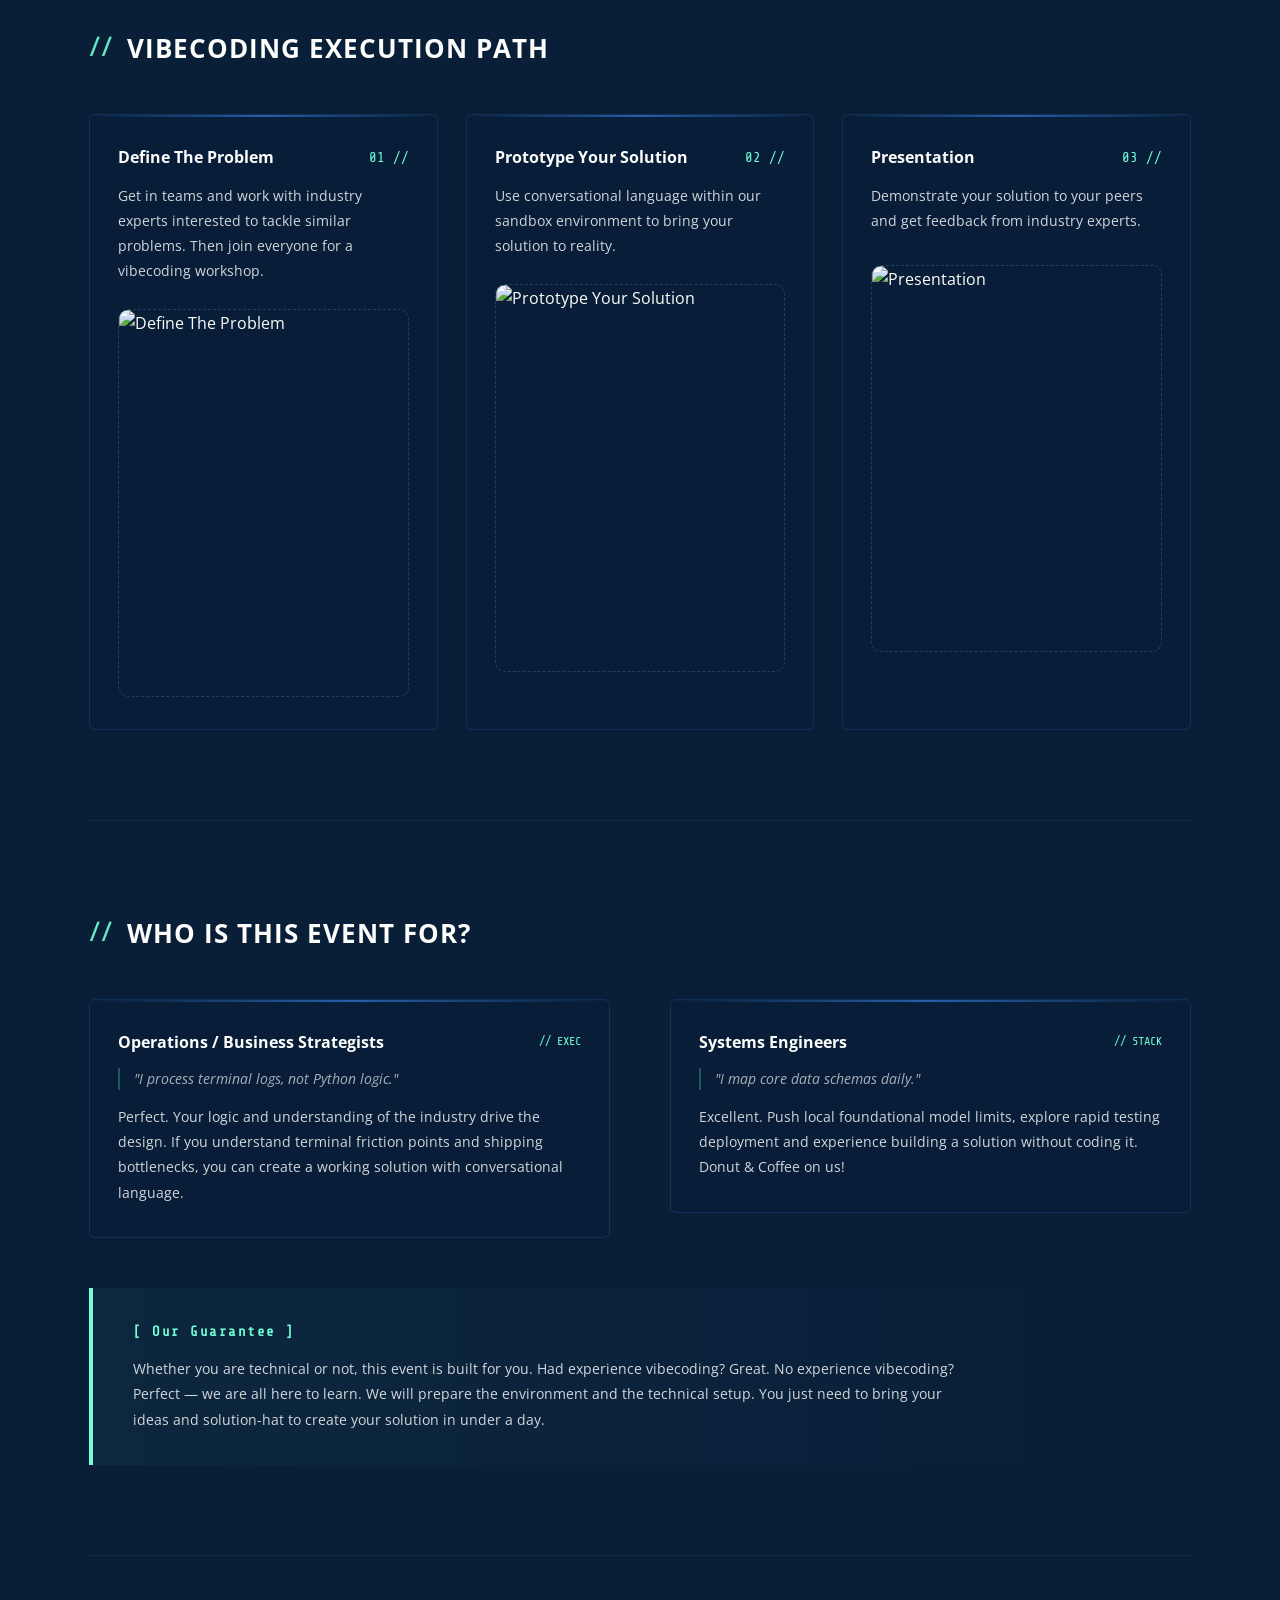
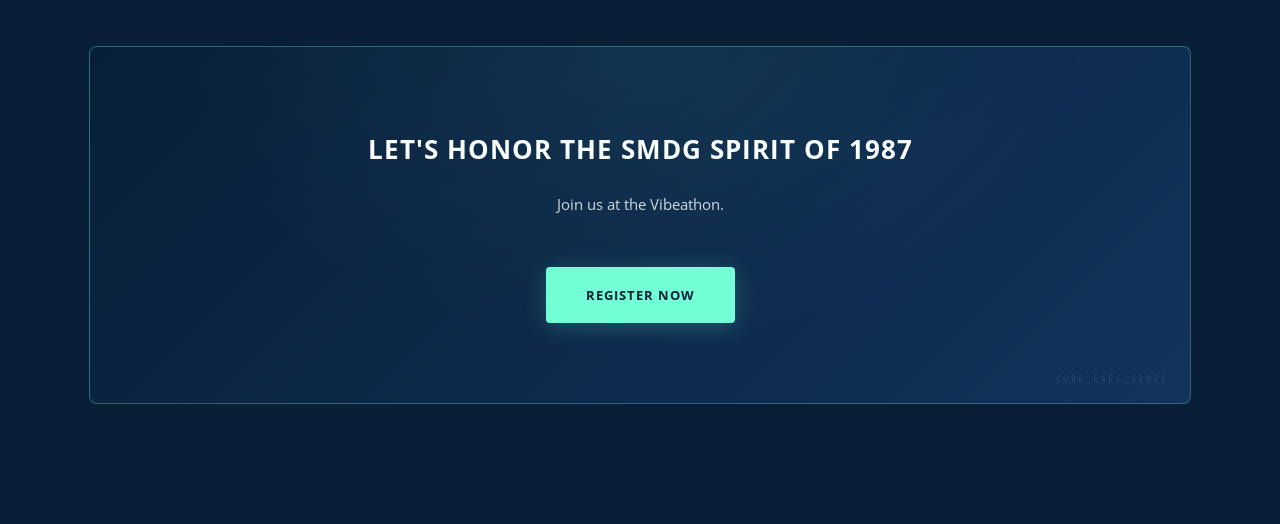
==== commit 76700478: "Add sneak-peek video section Adds a new "Sneak Peek" section below the hero with the compressed even" ====
--- a/index.html
+++ b/index.html
@@ -55,6 +55,17 @@
             </div>
         </section>
 
+        <!-- SNEAK PEEK VIDEO -->
+        <section class="section-sneak-peek">
+            <div class="sneak-peek-heading">
+                <h2>Sneak Peek: a first look at the Vibeathon experience</h2>
+                <span class="tech-tag">NEW</span>
+            </div>
+            <div class="sneak-peek-player-wrap">
+                <video id="sneak-peek-video" class="sneak-peek-player" controls playsinline preload="metadata" muted poster="static/SMDG_v4-poster.jpg" src="static/SMDG_v4.mp4"></video>
+            </div>
+        </section>
+
         <!-- RETURNING TO OUR ROOTS -->
         <section class="section-roots">
             <div class="roots-layout">
@@ -97,7 +108,7 @@
                         <span class="card-num">01 //</span>
                     </div>
                     <p class="card-desc">Pre-fill product information based on IMDG code requirements and display required compliance information for each country. Made with Qwen3-Coder-Next.</p>
-                    <a href="/clear_path_dg" target="_blank" rel="noopener noreferrer" class="thumbnail-link">
+                    <a href="clear_path_dg" target="_blank" rel="noopener noreferrer" class="thumbnail-link">
                         <img src="static/thumbnail-clearpathdg.png" alt="IMDG Code Compliance Project" class="thumbnail-image">
                     </a>
                 </div>
@@ -247,6 +258,23 @@
                 closeVideoModal();
             }
         });
+
+        // Campaign deep link: ?play=intro auto-starts the sneak-peek video for
+        // visitors arriving from the marketing link. Per browser autoplay policy
+        // (Chrome, Safari, Firefox — desktop and mobile), a video can only
+        // autoplay without a click if it starts muted; unmuted autoplay is
+        // blocked outright. So this starts muted with visible controls, letting
+        // the visitor opt into sound themselves — the same pattern used by
+        // muted-autoplay video ads on most social platforms.
+        const params = new URLSearchParams(window.location.search);
+        if (params.get('play') === 'intro') {
+            const inlineVideo = document.getElementById('sneak-peek-video');
+            if (inlineVideo) {
+                inlineVideo.muted = true;
+                inlineVideo.play().catch(() => {});
+                inlineVideo.scrollIntoView({ behavior: 'smooth', block: 'center' });
+            }
+        }
     </script>
 </body>
 </html>
--- a/styles.css
+++ b/styles.css
@@ -310,6 +310,36 @@
 }
 
 /* ============================================================
+   SNEAK PEEK VIDEO SECTION
+   ============================================================ */
+.sneak-peek-heading {
+    display: flex;
+    flex-wrap: wrap;
+    align-items: center;
+    gap: 16px;
+    margin-bottom: 44px;
+}
+
+.sneak-peek-heading h2 {
+    margin-bottom: 0;
+}
+
+.sneak-peek-player-wrap {
+    border-radius: 14px;
+    overflow: hidden;
+    border: 1px solid var(--border-teal);
+    background: rgba(9, 18, 34, 0.97);
+    box-shadow: 0 30px 90px rgba(0, 0, 0, 0.35);
+}
+
+.sneak-peek-player {
+    display: block;
+    width: 100%;
+    aspect-ratio: 16 / 9;
+    background: #000;
+}
+
+/* ============================================================
    ROOTS SECTION — text + terminal
    ============================================================ */
 .roots-layout {
